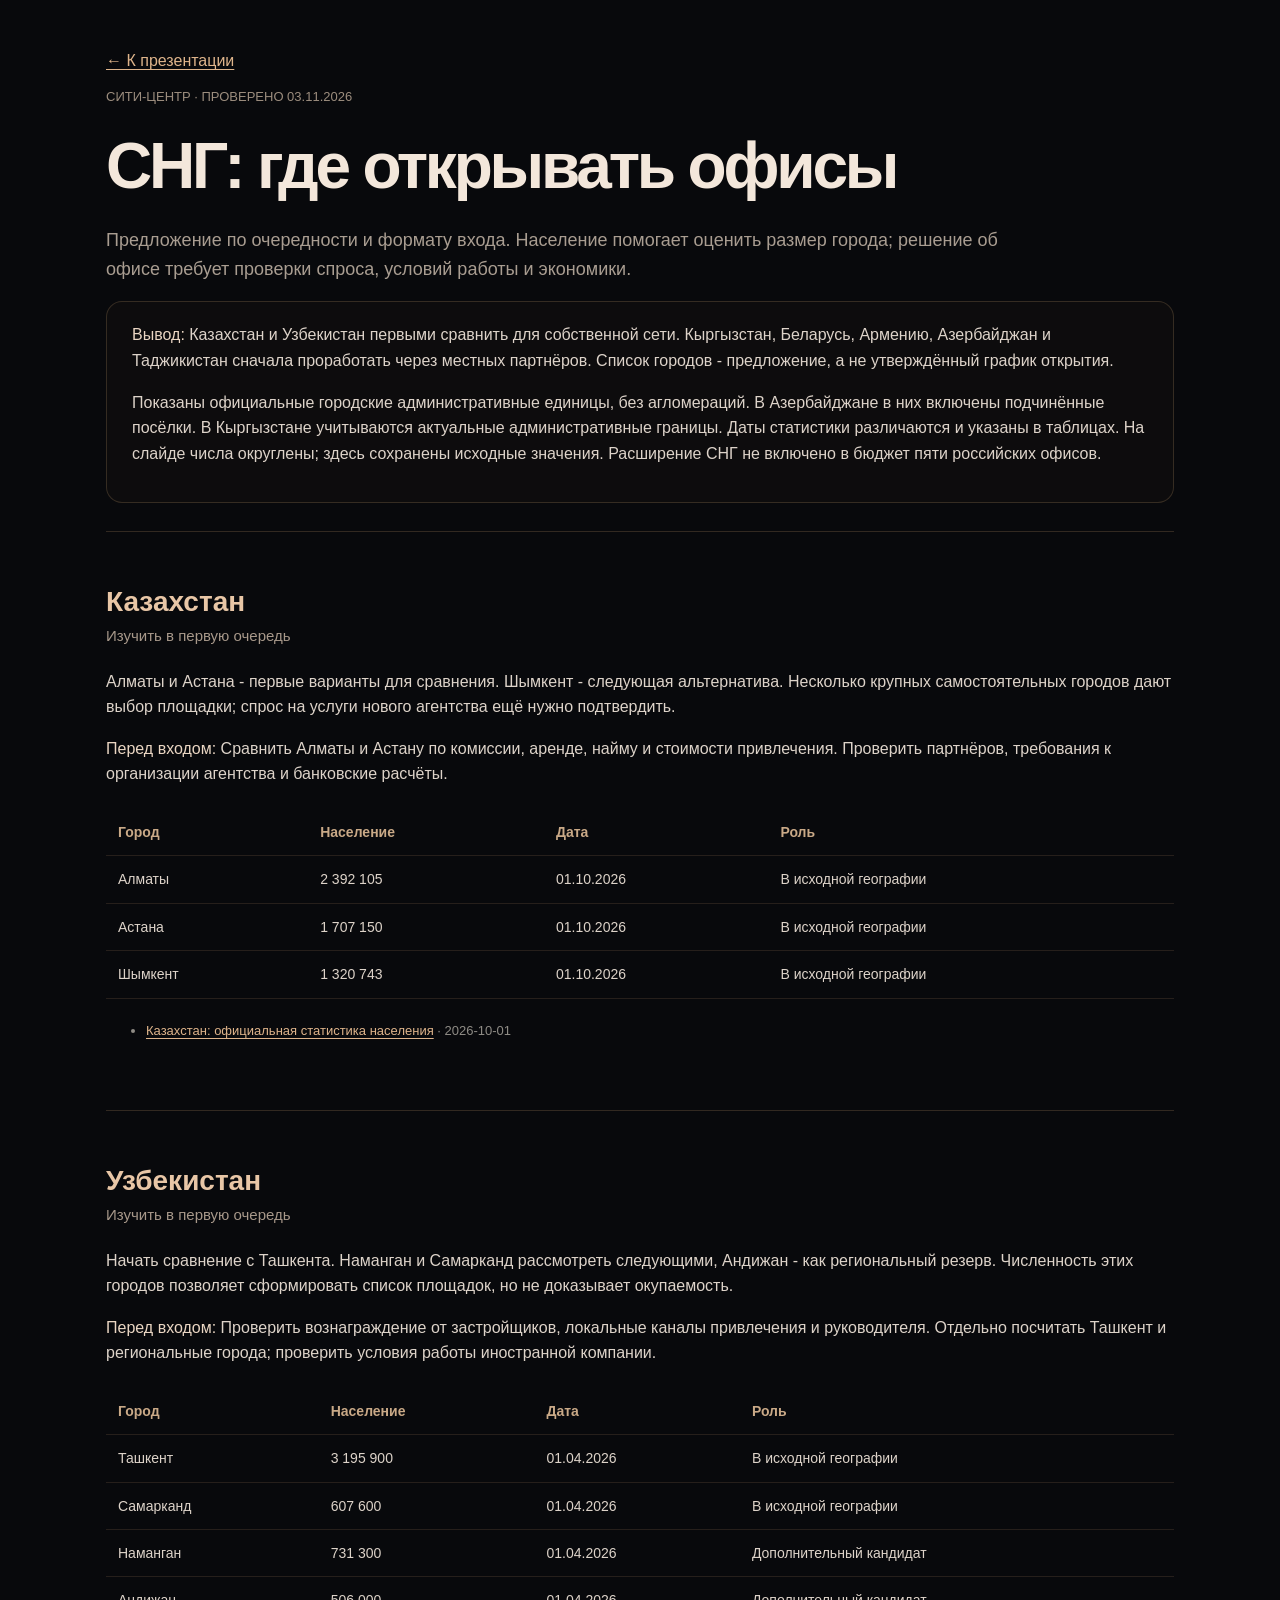
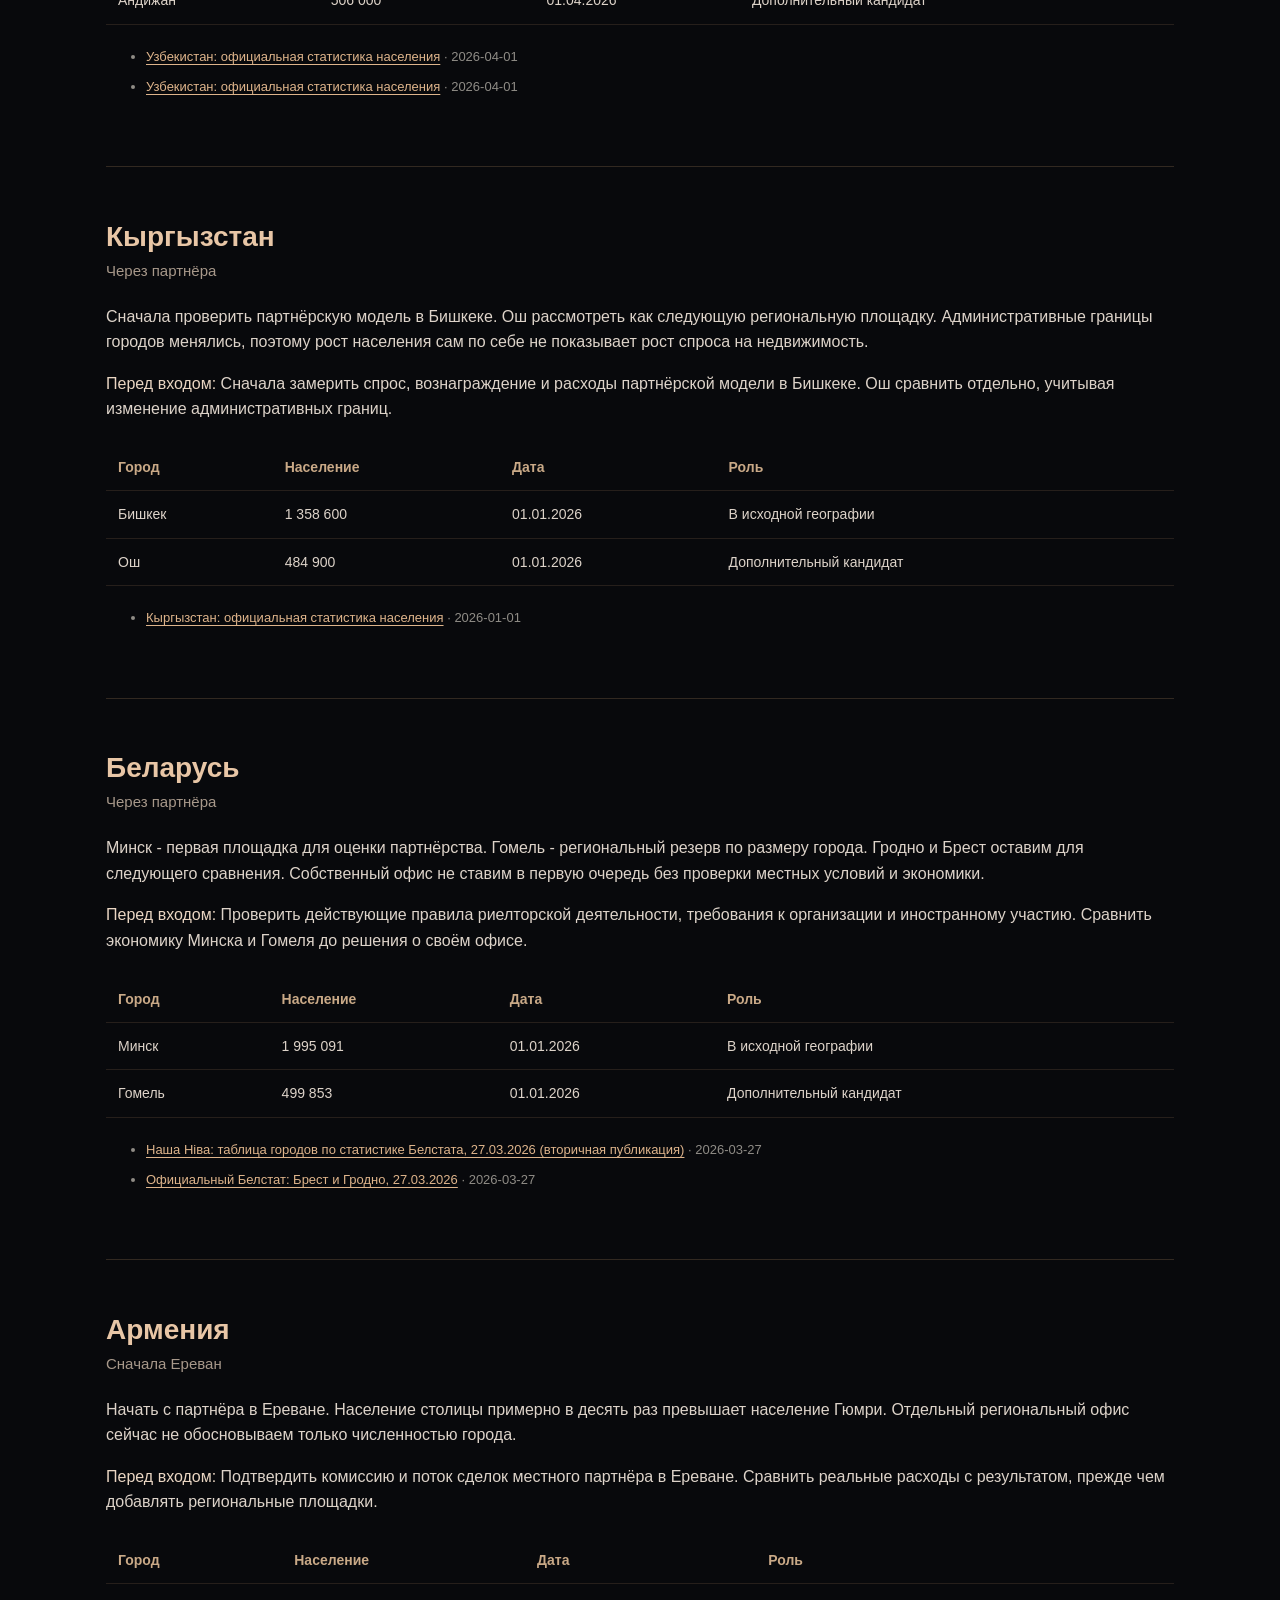
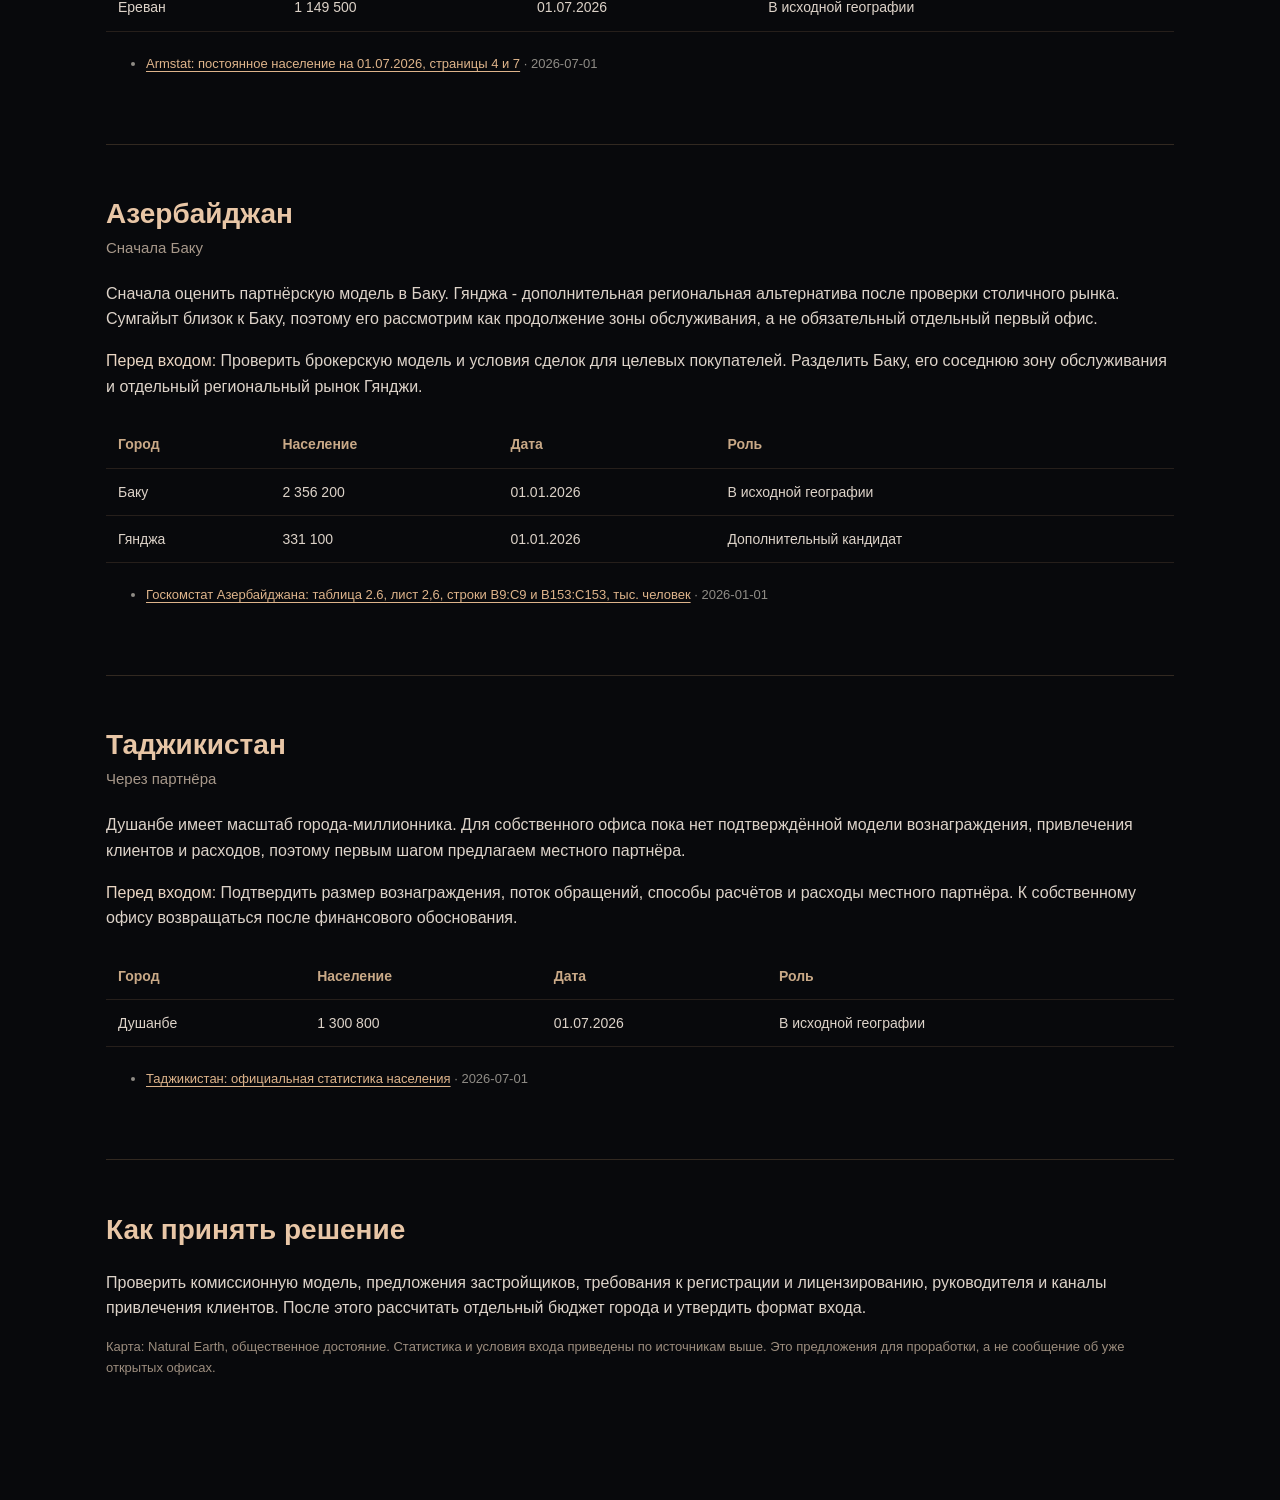
==== research/cis-markets.html @ 8d5842dd "Clarify launch slides and make presentation tables and market comparisons accessible" ====
<!doctype html><html lang="ru"><head><meta charset="utf-8"><meta name="viewport" content="width=device-width,initial-scale=1"><title>СНГ: анализ городов - Сити-Центр</title><style>*{box-sizing:border-box}body{margin:0;background:#08090c;color:#ddd3c9;font:16px/1.6 -apple-system,BlinkMacSystemFont,"Segoe UI",Arial,sans-serif}main{max-width:1120px;margin:auto;padding:48px 26px 80px}a{color:#deb48b;text-underline-offset:3px}h1{font-size:clamp(36px,5vw,64px);line-height:1.1;letter-spacing:-.05em;color:#f3e7db;margin:24px 0}h2{color:#e8c6a6;font-size:28px;line-height:1.25}h2 small{display:block;color:#a7988a;font-size:15px;font-weight:400;margin-top:8px}.intro{color:#a99d91;font-size:18px;max-width:920px}section{border-top:1px solid #b88e653d;padding:28px 0;margin-top:28px}table{border-collapse:collapse;width:100%;font-size:14px;min-width:560px}th,td{padding:12px;text-align:left;border-bottom:1px solid #b88e652b}th{color:#c9a987}.table-scroll{overflow:auto;margin:22px 0}.sources{font-size:13px;color:#8f8c86}.sources li{margin:9px 0}.stamp{color:#9c8d7e;font-size:13px}b{font-weight:500;color:#ead6c3}.method{border:1px solid #b88e653d;border-radius:16px;padding:20px 25px;background:#201a143b}</style></head><body><main><a href="../#cis">← К презентации</a><p class="stamp">СИТИ-ЦЕНТР · ПРОВЕРЕНО 03.11.2026</p><h1>СНГ: где открывать офисы</h1><p class="intro">Предложение по очередности и формату входа. Население помогает оценить размер города; решение об офисе требует проверки спроса, условий работы и экономики.</p><div class="method"><b>Вывод:</b> Казахстан и Узбекистан первыми сравнить для собственной сети. Кыргызстан, Беларусь, Армению, Азербайджан и Таджикистан сначала проработать через местных партнёров. Список городов - предложение, а не утверждённый график открытия.<p>Показаны официальные городские административные единицы, без агломераций. В Азербайджане в них включены подчинённые посёлки. В Кыргызстане учитываются актуальные административные границы. Даты статистики различаются и указаны в таблицах. На слайде числа округлены; здесь сохранены исходные значения. Расширение СНГ не включено в бюджет пяти российских офисов.</p></div><section id="kazakhstan"><h2>Казахстан <small>Изучить в первую очередь</small></h2><p>Алматы и Астана - первые варианты для сравнения. Шымкент - следующая альтернатива. Несколько крупных самостоятельных городов дают выбор площадки; спрос на услуги нового агентства ещё нужно подтвердить.</p><p><b>Перед входом:</b> Сравнить Алматы и Астану по комиссии, аренде, найму и стоимости привлечения. Проверить партнёров, требования к организации агентства и банковские расчёты.</p><div class="table-scroll"><table><thead><tr><th>Город</th><th>Население</th><th>Дата</th><th>Роль</th></tr></thead><tbody><tr><td>Алматы</td><td>2 392 105</td><td>01.10.2026</td><td>В исходной географии</td></tr><tr><td>Астана</td><td>1 707 150</td><td>01.10.2026</td><td>В исходной географии</td></tr><tr><td>Шымкент</td><td>1 320 743</td><td>01.10.2026</td><td>В исходной географии</td></tr></tbody></table></div><ul class="sources"><li><a href="https://stat.gov.kz/en/region/" target="_blank" rel="noopener">Казахстан: официальная статистика населения</a> · 2026-10-01</li></ul></section><section id="uzbekistan"><h2>Узбекистан <small>Изучить в первую очередь</small></h2><p>Начать сравнение с Ташкента. Наманган и Самарканд рассмотреть следующими, Андижан - как региональный резерв. Численность этих городов позволяет сформировать список площадок, но не доказывает окупаемость.</p><p><b>Перед входом:</b> Проверить вознаграждение от застройщиков, локальные каналы привлечения и руководителя. Отдельно посчитать Ташкент и региональные города; проверить условия работы иностранной компании.</p><div class="table-scroll"><table><thead><tr><th>Город</th><th>Население</th><th>Дата</th><th>Роль</th></tr></thead><tbody><tr><td>Ташкент</td><td>3 195 900</td><td>01.04.2026</td><td>В исходной географии</td></tr><tr><td>Самарканд</td><td>607 600</td><td>01.04.2026</td><td>В исходной географии</td></tr><tr><td>Наманган</td><td>731 300</td><td>01.04.2026</td><td>Дополнительный кандидат</td></tr><tr><td>Андижан</td><td>506 000</td><td>01.04.2026</td><td>Дополнительный кандидат</td></tr></tbody></table></div><ul class="sources"><li><a href="https://stat.uz/en/press-center/news-of-committee/68042-ajsi-udud-a-olisi-eng-k-p-5" target="_blank" rel="noopener">Узбекистан: официальная статистика населения</a> · 2026-04-01</li><li><a href="https://stat.uz/en/press-center/news-of-committee/68794-a-olisi-soni-eng-k-p-b-lgan-top-10-tuman-va-sha-arlar-5" target="_blank" rel="noopener">Узбекистан: официальная статистика населения</a> · 2026-04-01</li></ul></section><section id="kyrgyzstan"><h2>Кыргызстан <small>Через партнёра</small></h2><p>Сначала проверить партнёрскую модель в Бишкеке. Ош рассмотреть как следующую региональную площадку. Административные границы городов менялись, поэтому рост населения сам по себе не показывает рост спроса на недвижимость.</p><p><b>Перед входом:</b> Сначала замерить спрос, вознаграждение и расходы партнёрской модели в Бишкеке. Ош сравнить отдельно, учитывая изменение административных границ.</p><div class="table-scroll"><table><thead><tr><th>Город</th><th>Население</th><th>Дата</th><th>Роль</th></tr></thead><tbody><tr><td>Бишкек</td><td>1 358 600</td><td>01.01.2026</td><td>В исходной географии</td></tr><tr><td>Ош</td><td>484 900</td><td>01.01.2026</td><td>Дополнительный кандидат</td></tr></tbody></table></div><ul class="sources"><li><a href="https://www.stat.gov.kg/ru/opendata/category/39/" target="_blank" rel="noopener">Кыргызстан: официальная статистика населения</a> · 2026-01-01</li></ul></section><section id="belarus"><h2>Беларусь <small>Через партнёра</small></h2><p>Минск - первая площадка для оценки партнёрства. Гомель - региональный резерв по размеру города. Гродно и Брест оставим для следующего сравнения. Собственный офис не ставим в первую очередь без проверки местных условий и экономики.</p><p><b>Перед входом:</b> Проверить действующие правила риелторской деятельности, требования к организации и иностранному участию. Сравнить экономику Минска и Гомеля до решения о своём офисе.</p><div class="table-scroll"><table><thead><tr><th>Город</th><th>Население</th><th>Дата</th><th>Роль</th></tr></thead><tbody><tr><td>Минск</td><td>1 995 091</td><td>01.01.2026</td><td>В исходной географии</td></tr><tr><td>Гомель</td><td>499 853</td><td>01.01.2026</td><td>Дополнительный кандидат</td></tr></tbody></table></div><ul class="sources"><li><a href="https://nashaniva.com/ru/391394" target="_blank" rel="noopener">Наша Ніва: таблица городов по статистике Белстата, 27.03.2026 (вторичная публикация)</a> · 2026-03-27</li><li><a href="https://t.me/belstat_by/2850" target="_blank" rel="noopener">Официальный Белстат: Брест и Гродно, 27.03.2026</a> · 2026-03-27</li></ul></section><section id="armenia"><h2>Армения <small>Сначала Ереван</small></h2><p>Начать с партнёра в Ереване. Население столицы примерно в десять раз превышает население Гюмри. Отдельный региональный офис сейчас не обосновываем только численностью города.</p><p><b>Перед входом:</b> Подтвердить комиссию и поток сделок местного партнёра в Ереване. Сравнить реальные расходы с результатом, прежде чем добавлять региональные площадки.</p><div class="table-scroll"><table><thead><tr><th>Город</th><th>Население</th><th>Дата</th><th>Роль</th></tr></thead><tbody><tr><td>Ереван</td><td>1 149 500</td><td>01.07.2026</td><td>В исходной географии</td></tr></tbody></table></div><ul class="sources"><li><a href="https://www.armstat.am/file/article/population_01_07_26.pdf" target="_blank" rel="noopener">Armstat: постоянное население на 01.07.2026, страницы 4 и 7</a> · 2026-07-01</li></ul></section><section id="azerbaijan"><h2>Азербайджан <small>Сначала Баку</small></h2><p>Сначала оценить партнёрскую модель в Баку. Гянджа - дополнительная региональная альтернатива после проверки столичного рынка. Сумгайыт близок к Баку, поэтому его рассмотрим как продолжение зоны обслуживания, а не обязательный отдельный первый офис.</p><p><b>Перед входом:</b> Проверить брокерскую модель и условия сделок для целевых покупателей. Разделить Баку, его соседнюю зону обслуживания и отдельный региональный рынок Гянджи.</p><div class="table-scroll"><table><thead><tr><th>Город</th><th>Население</th><th>Дата</th><th>Роль</th></tr></thead><tbody><tr><td>Баку</td><td>2 356 200</td><td>01.01.2026</td><td>В исходной географии</td></tr><tr><td>Гянджа</td><td>331 100</td><td>01.01.2026</td><td>Дополнительный кандидат</td></tr></tbody></table></div><ul class="sources"><li><a href="https://www.stat.gov.az/source/demoqraphy/ap/en/2_6en.xls" target="_blank" rel="noopener">Госкомстат Азербайджана: таблица 2.6, лист 2,6, строки B9:C9 и B153:C153, тыс. человек</a> · 2026-01-01</li></ul></section><section id="tajikistan"><h2>Таджикистан <small>Через партнёра</small></h2><p>Душанбе имеет масштаб города-миллионника. Для собственного офиса пока нет подтверждённой модели вознаграждения, привлечения клиентов и расходов, поэтому первым шагом предлагаем местного партнёра.</p><p><b>Перед входом:</b> Подтвердить размер вознаграждения, поток обращений, способы расчётов и расходы местного партнёра. К собственному офису возвращаться после финансового обоснования.</p><div class="table-scroll"><table><thead><tr><th>Город</th><th>Население</th><th>Дата</th><th>Роль</th></tr></thead><tbody><tr><td>Душанбе</td><td>1 300 800</td><td>01.07.2026</td><td>В исходной географии</td></tr></tbody></table></div><ul class="sources"><li><a href="https://www.stat.tj/ru/rost-chislennosti-naseleniya-i-demograficheskie-izmeneniya-v-strane/" target="_blank" rel="noopener">Таджикистан: официальная статистика населения</a> · 2026-07-01</li></ul></section><section><h2>Как принять решение</h2><p>Проверить комиссионную модель, предложения застройщиков, требования к регистрации и лицензированию, руководителя и каналы привлечения клиентов. После этого рассчитать отдельный бюджет города и утвердить формат входа.</p><p class="stamp">Карта: Natural Earth, общественное достояние. Статистика и условия входа приведены по источникам выше. Это предложения для проработки, а не сообщение об уже открытых офисах.</p></section></main></body></html>
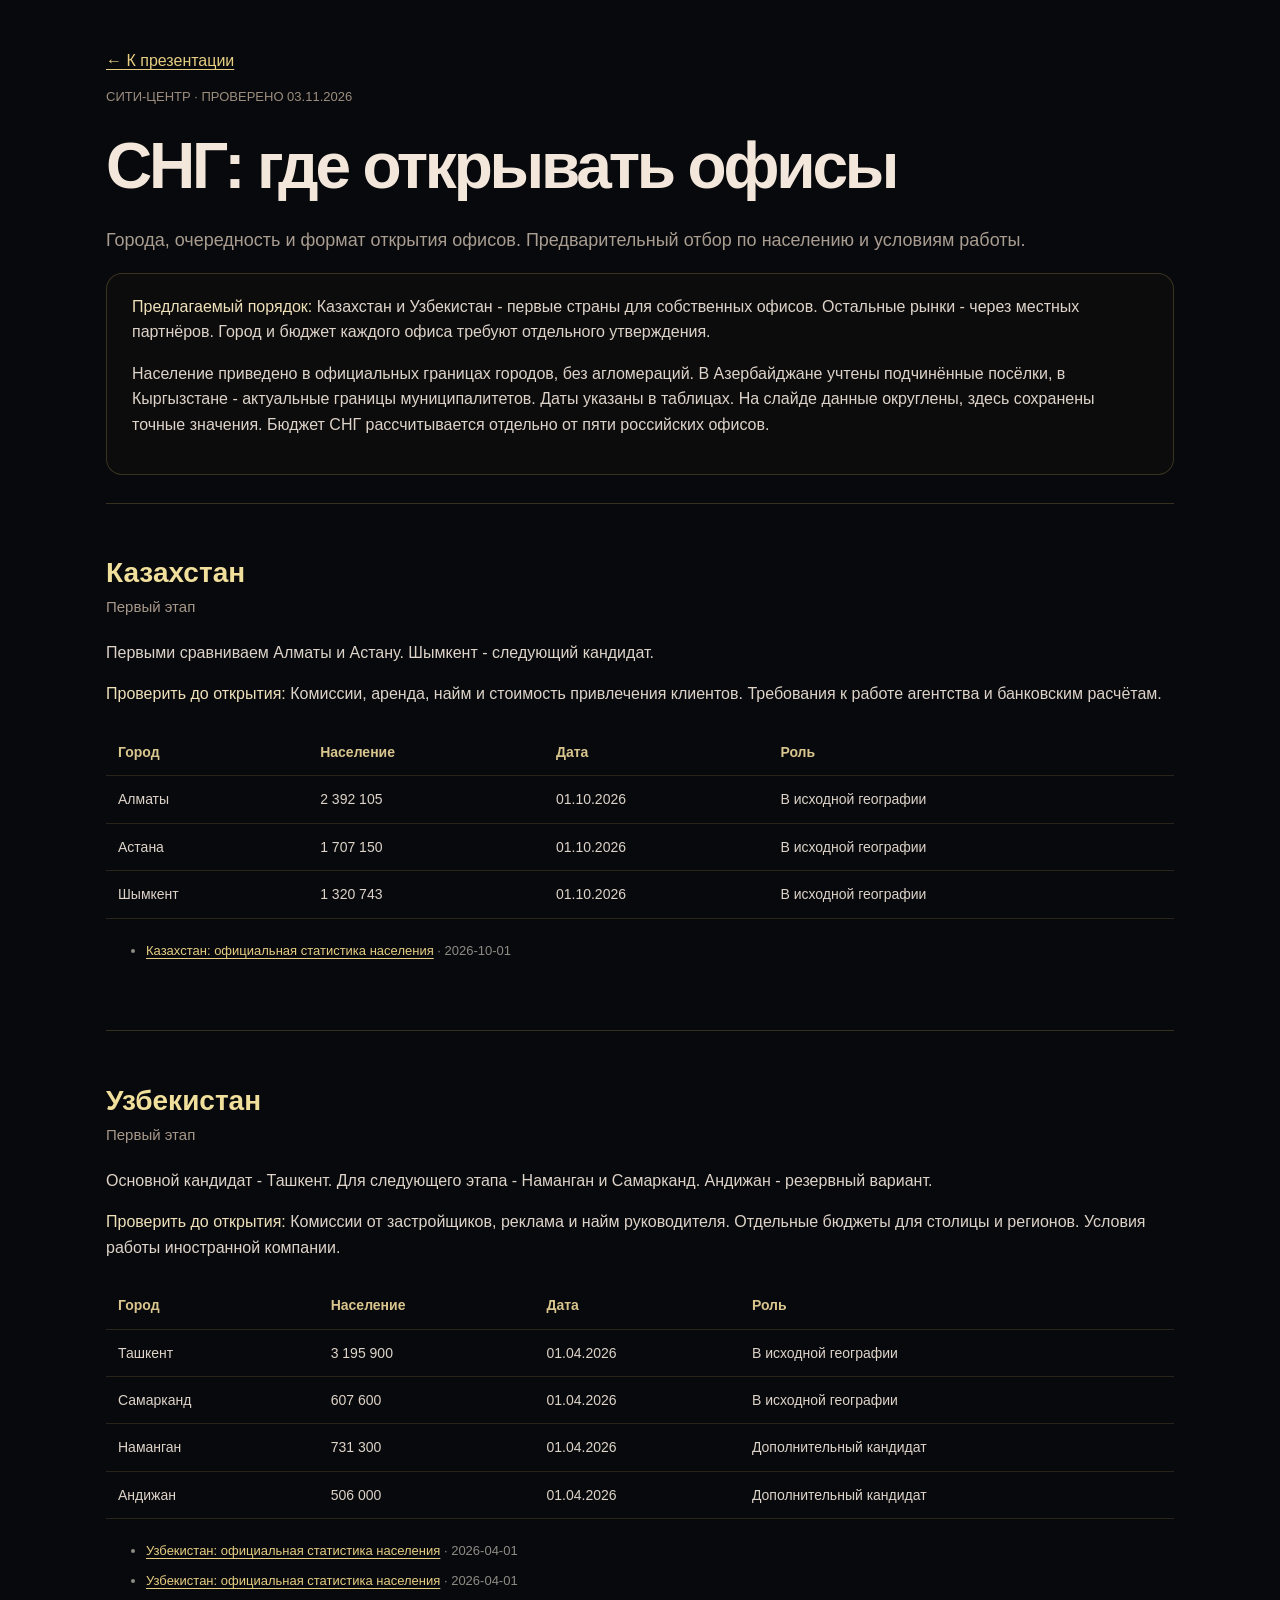
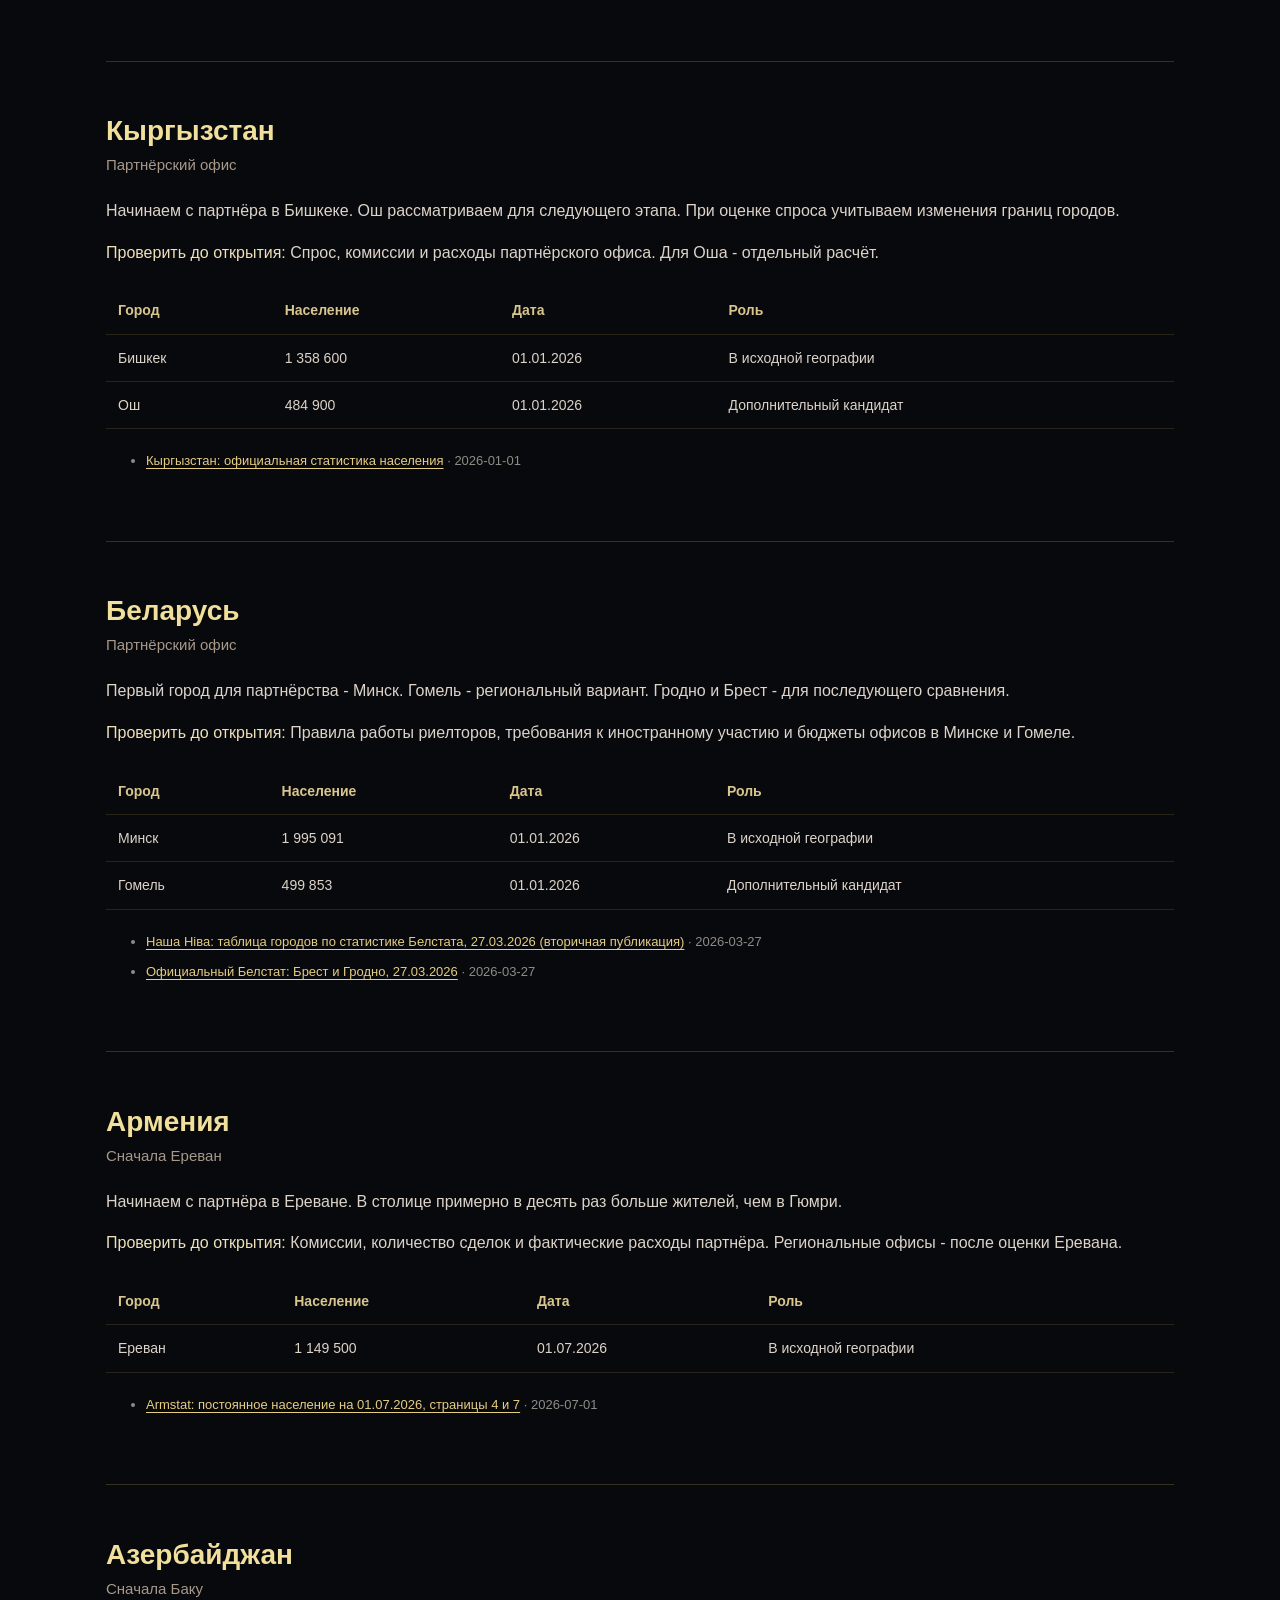
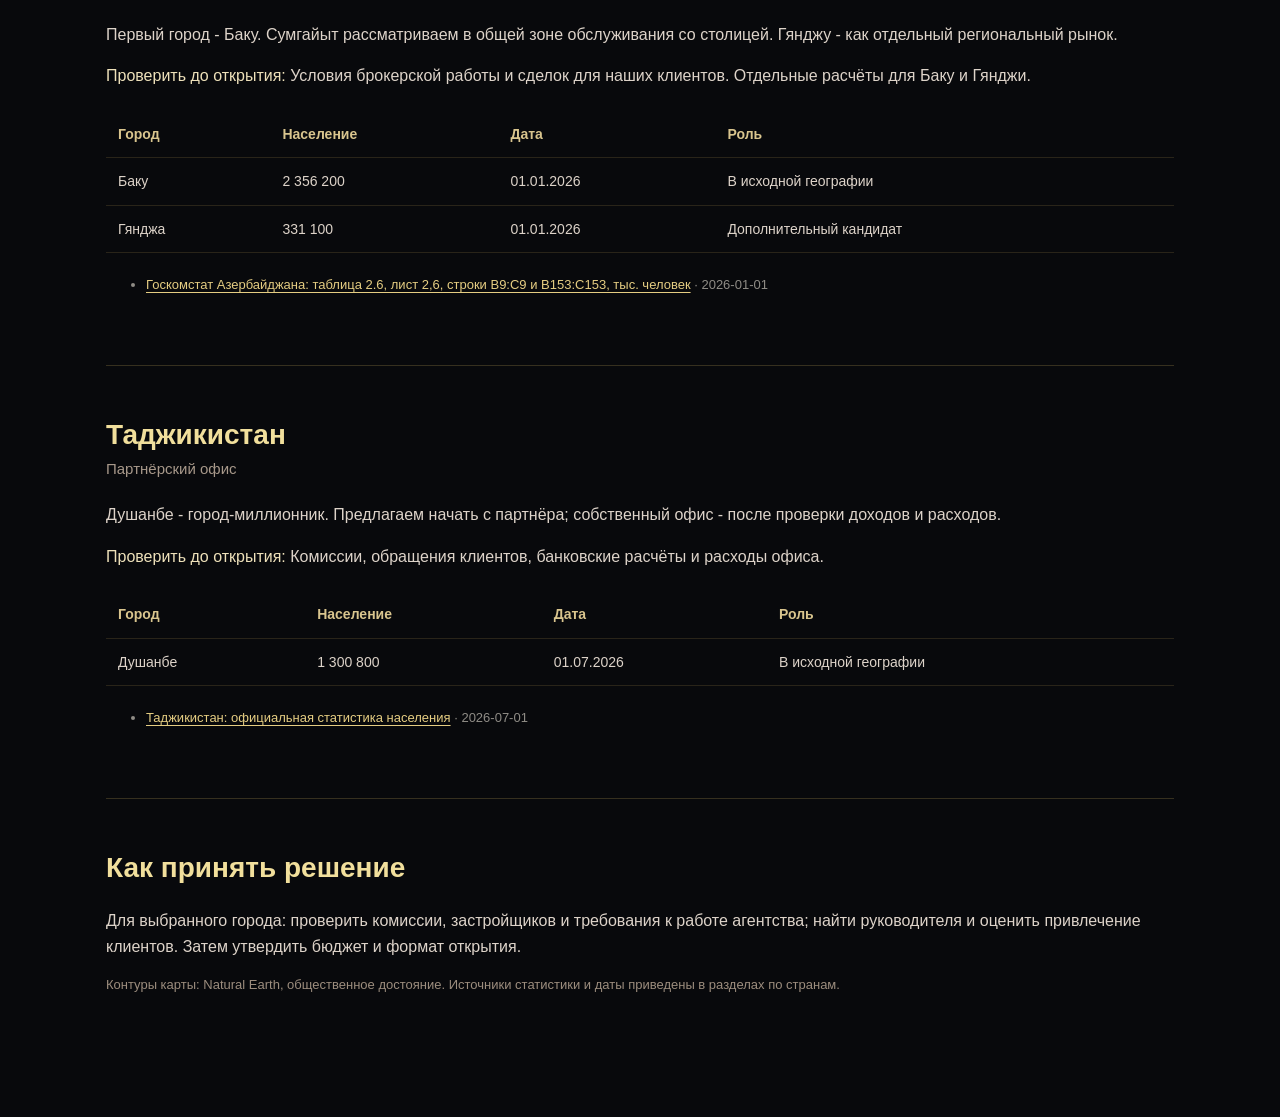
==== commit 0ddab02e: "Edit the complete keynote copy for a clear corporate presentation" ====
--- a/research/cis-markets.html
+++ b/research/cis-markets.html
@@ -1 +1,2 @@
-<!doctype html><html lang="ru"><head><meta charset="utf-8"><meta name="viewport" content="width=device-width,initial-scale=1"><title>СНГ: анализ городов - Сити-Центр</title><style>*{box-sizing:border-box}body{margin:0;background:#08090c;color:#ddd3c9;font:16px/1.6 -apple-system,BlinkMacSystemFont,"Segoe UI",Arial,sans-serif}main{max-width:1120px;margin:auto;padding:48px 26px 80px}a{color:#deb48b;text-underline-offset:3px}h1{font-size:clamp(36px,5vw,64px);line-height:1.1;letter-spacing:-.05em;color:#f3e7db;margin:24px 0}h2{color:#e8c6a6;font-size:28px;line-height:1.25}h2 small{display:block;color:#a7988a;font-size:15px;font-weight:400;margin-top:8px}.intro{color:#a99d91;font-size:18px;max-width:920px}section{border-top:1px solid #b88e653d;padding:28px 0;margin-top:28px}table{border-collapse:collapse;width:100%;font-size:14px;min-width:560px}th,td{padding:12px;text-align:left;border-bottom:1px solid #b88e652b}th{color:#c9a987}.table-scroll{overflow:auto;margin:22px 0}.sources{font-size:13px;color:#8f8c86}.sources li{margin:9px 0}.stamp{color:#9c8d7e;font-size:13px}b{font-weight:500;color:#ead6c3}.method{border:1px solid #b88e653d;border-radius:16px;padding:20px 25px;background:#201a143b}</style></head><body><main><a href="../#cis">← К презентации</a><p class="stamp">СИТИ-ЦЕНТР · ПРОВЕРЕНО 03.11.2026</p><h1>СНГ: где открывать офисы</h1><p class="intro">Предложение по очередности и формату входа. Население помогает оценить размер города; решение об офисе требует проверки спроса, условий работы и экономики.</p><div class="method"><b>Вывод:</b> Казахстан и Узбекистан первыми сравнить для собственной сети. Кыргызстан, Беларусь, Армению, Азербайджан и Таджикистан сначала проработать через местных партнёров. Список городов - предложение, а не утверждённый график открытия.<p>Показаны официальные городские административные единицы, без агломераций. В Азербайджане в них включены подчинённые посёлки. В Кыргызстане учитываются актуальные административные границы. Даты статистики различаются и указаны в таблицах. На слайде числа округлены; здесь сохранены исходные значения. Расширение СНГ не включено в бюджет пяти российских офисов.</p></div><section id="kazakhstan"><h2>Казахстан <small>Изучить в первую очередь</small></h2><p>Алматы и Астана - первые варианты для сравнения. Шымкент - следующая альтернатива. Несколько крупных самостоятельных городов дают выбор площадки; спрос на услуги нового агентства ещё нужно подтвердить.</p><p><b>Перед входом:</b> Сравнить Алматы и Астану по комиссии, аренде, найму и стоимости привлечения. Проверить партнёров, требования к организации агентства и банковские расчёты.</p><div class="table-scroll"><table><thead><tr><th>Город</th><th>Население</th><th>Дата</th><th>Роль</th></tr></thead><tbody><tr><td>Алматы</td><td>2 392 105</td><td>01.10.2026</td><td>В исходной географии</td></tr><tr><td>Астана</td><td>1 707 150</td><td>01.10.2026</td><td>В исходной географии</td></tr><tr><td>Шымкент</td><td>1 320 743</td><td>01.10.2026</td><td>В исходной географии</td></tr></tbody></table></div><ul class="sources"><li><a href="https://stat.gov.kz/en/region/" target="_blank" rel="noopener">Казахстан: официальная статистика населения</a> · 2026-10-01</li></ul></section><section id="uzbekistan"><h2>Узбекистан <small>Изучить в первую очередь</small></h2><p>Начать сравнение с Ташкента. Наманган и Самарканд рассмотреть следующими, Андижан - как региональный резерв. Численность этих городов позволяет сформировать список площадок, но не доказывает окупаемость.</p><p><b>Перед входом:</b> Проверить вознаграждение от застройщиков, локальные каналы привлечения и руководителя. Отдельно посчитать Ташкент и региональные города; проверить условия работы иностранной компании.</p><div class="table-scroll"><table><thead><tr><th>Город</th><th>Население</th><th>Дата</th><th>Роль</th></tr></thead><tbody><tr><td>Ташкент</td><td>3 195 900</td><td>01.04.2026</td><td>В исходной географии</td></tr><tr><td>Самарканд</td><td>607 600</td><td>01.04.2026</td><td>В исходной географии</td></tr><tr><td>Наманган</td><td>731 300</td><td>01.04.2026</td><td>Дополнительный кандидат</td></tr><tr><td>Андижан</td><td>506 000</td><td>01.04.2026</td><td>Дополнительный кандидат</td></tr></tbody></table></div><ul class="sources"><li><a href="https://stat.uz/en/press-center/news-of-committee/68042-ajsi-udud-a-olisi-eng-k-p-5" target="_blank" rel="noopener">Узбекистан: официальная статистика населения</a> · 2026-04-01</li><li><a href="https://stat.uz/en/press-center/news-of-committee/68794-a-olisi-soni-eng-k-p-b-lgan-top-10-tuman-va-sha-arlar-5" target="_blank" rel="noopener">Узбекистан: официальная статистика населения</a> · 2026-04-01</li></ul></section><section id="kyrgyzstan"><h2>Кыргызстан <small>Через партнёра</small></h2><p>Сначала проверить партнёрскую модель в Бишкеке. Ош рассмотреть как следующую региональную площадку. Административные границы городов менялись, поэтому рост населения сам по себе не показывает рост спроса на недвижимость.</p><p><b>Перед входом:</b> Сначала замерить спрос, вознаграждение и расходы партнёрской модели в Бишкеке. Ош сравнить отдельно, учитывая изменение административных границ.</p><div class="table-scroll"><table><thead><tr><th>Город</th><th>Население</th><th>Дата</th><th>Роль</th></tr></thead><tbody><tr><td>Бишкек</td><td>1 358 600</td><td>01.01.2026</td><td>В исходной географии</td></tr><tr><td>Ош</td><td>484 900</td><td>01.01.2026</td><td>Дополнительный кандидат</td></tr></tbody></table></div><ul class="sources"><li><a href="https://www.stat.gov.kg/ru/opendata/category/39/" target="_blank" rel="noopener">Кыргызстан: официальная статистика населения</a> · 2026-01-01</li></ul></section><section id="belarus"><h2>Беларусь <small>Через партнёра</small></h2><p>Минск - первая площадка для оценки партнёрства. Гомель - региональный резерв по размеру города. Гродно и Брест оставим для следующего сравнения. Собственный офис не ставим в первую очередь без проверки местных условий и экономики.</p><p><b>Перед входом:</b> Проверить действующие правила риелторской деятельности, требования к организации и иностранному участию. Сравнить экономику Минска и Гомеля до решения о своём офисе.</p><div class="table-scroll"><table><thead><tr><th>Город</th><th>Население</th><th>Дата</th><th>Роль</th></tr></thead><tbody><tr><td>Минск</td><td>1 995 091</td><td>01.01.2026</td><td>В исходной географии</td></tr><tr><td>Гомель</td><td>499 853</td><td>01.01.2026</td><td>Дополнительный кандидат</td></tr></tbody></table></div><ul class="sources"><li><a href="https://nashaniva.com/ru/391394" target="_blank" rel="noopener">Наша Ніва: таблица городов по статистике Белстата, 27.03.2026 (вторичная публикация)</a> · 2026-03-27</li><li><a href="https://t.me/belstat_by/2850" target="_blank" rel="noopener">Официальный Белстат: Брест и Гродно, 27.03.2026</a> · 2026-03-27</li></ul></section><section id="armenia"><h2>Армения <small>Сначала Ереван</small></h2><p>Начать с партнёра в Ереване. Население столицы примерно в десять раз превышает население Гюмри. Отдельный региональный офис сейчас не обосновываем только численностью города.</p><p><b>Перед входом:</b> Подтвердить комиссию и поток сделок местного партнёра в Ереване. Сравнить реальные расходы с результатом, прежде чем добавлять региональные площадки.</p><div class="table-scroll"><table><thead><tr><th>Город</th><th>Население</th><th>Дата</th><th>Роль</th></tr></thead><tbody><tr><td>Ереван</td><td>1 149 500</td><td>01.07.2026</td><td>В исходной географии</td></tr></tbody></table></div><ul class="sources"><li><a href="https://www.armstat.am/file/article/population_01_07_26.pdf" target="_blank" rel="noopener">Armstat: постоянное население на 01.07.2026, страницы 4 и 7</a> · 2026-07-01</li></ul></section><section id="azerbaijan"><h2>Азербайджан <small>Сначала Баку</small></h2><p>Сначала оценить партнёрскую модель в Баку. Гянджа - дополнительная региональная альтернатива после проверки столичного рынка. Сумгайыт близок к Баку, поэтому его рассмотрим как продолжение зоны обслуживания, а не обязательный отдельный первый офис.</p><p><b>Перед входом:</b> Проверить брокерскую модель и условия сделок для целевых покупателей. Разделить Баку, его соседнюю зону обслуживания и отдельный региональный рынок Гянджи.</p><div class="table-scroll"><table><thead><tr><th>Город</th><th>Население</th><th>Дата</th><th>Роль</th></tr></thead><tbody><tr><td>Баку</td><td>2 356 200</td><td>01.01.2026</td><td>В исходной географии</td></tr><tr><td>Гянджа</td><td>331 100</td><td>01.01.2026</td><td>Дополнительный кандидат</td></tr></tbody></table></div><ul class="sources"><li><a href="https://www.stat.gov.az/source/demoqraphy/ap/en/2_6en.xls" target="_blank" rel="noopener">Госкомстат Азербайджана: таблица 2.6, лист 2,6, строки B9:C9 и B153:C153, тыс. человек</a> · 2026-01-01</li></ul></section><section id="tajikistan"><h2>Таджикистан <small>Через партнёра</small></h2><p>Душанбе имеет масштаб города-миллионника. Для собственного офиса пока нет подтверждённой модели вознаграждения, привлечения клиентов и расходов, поэтому первым шагом предлагаем местного партнёра.</p><p><b>Перед входом:</b> Подтвердить размер вознаграждения, поток обращений, способы расчётов и расходы местного партнёра. К собственному офису возвращаться после финансового обоснования.</p><div class="table-scroll"><table><thead><tr><th>Город</th><th>Население</th><th>Дата</th><th>Роль</th></tr></thead><tbody><tr><td>Душанбе</td><td>1 300 800</td><td>01.07.2026</td><td>В исходной географии</td></tr></tbody></table></div><ul class="sources"><li><a href="https://www.stat.tj/ru/rost-chislennosti-naseleniya-i-demograficheskie-izmeneniya-v-strane/" target="_blank" rel="noopener">Таджикистан: официальная статистика населения</a> · 2026-07-01</li></ul></section><section><h2>Как принять решение</h2><p>Проверить комиссионную модель, предложения застройщиков, требования к регистрации и лицензированию, руководителя и каналы привлечения клиентов. После этого рассчитать отдельный бюджет города и утвердить формат входа.</p><p class="stamp">Карта: Natural Earth, общественное достояние. Статистика и условия входа приведены по источникам выше. Это предложения для проработки, а не сообщение об уже открытых офисах.</p></section></main></body></html>+<!doctype html>
+<html lang="ru"><head><meta charset="utf-8"><meta name="viewport" content="width=device-width,initial-scale=1"><title>СНГ: анализ городов - Сити-Центр</title><style>*{box-sizing:border-box}body{margin:0;background:#08090c;color:#ddd3c9;font:16px/1.6 -apple-system,BlinkMacSystemFont,"Segoe UI",Arial,sans-serif}main{max-width:1120px;margin:auto;padding:48px 26px 80px}a{color:#e5cd82;text-underline-offset:3px}h1{font-size:clamp(36px,5vw,64px);line-height:1.1;letter-spacing:-.05em;color:#f3e7db;margin:24px 0}h2{color:#f1df9c;font-size:28px;line-height:1.25}h2 small{display:block;color:#a7988a;font-size:15px;font-weight:400;margin-top:8px}.intro{color:#a99d91;font-size:18px;max-width:920px}section{border-top:1px solid #c7ad5d3d;padding:28px 0;margin-top:28px}table{border-collapse:collapse;width:100%;font-size:14px;min-width:560px}th,td{padding:12px;text-align:left;border-bottom:1px solid #c7ad5d2b}th{color:#d9c58e}.table-scroll{overflow:auto;margin:22px 0}.sources{font-size:13px;color:#8f8c86}.sources li{margin:9px 0}.stamp{color:#9c8d7e;font-size:13px}b{font-weight:500;color:#eee1ba}.method{border:1px solid #c7ad5d3d;border-radius:16px;padding:20px 25px;background:#201d143b}</style></head><body><main><a href="../#cis">← К презентации</a><p class="stamp">СИТИ-ЦЕНТР · ПРОВЕРЕНО 03.11.2026</p><h1>СНГ: где открывать офисы</h1><p class="intro">Города, очередность и формат открытия офисов. Предварительный отбор по населению и условиям работы.</p><div class="method"><b>Предлагаемый порядок:</b> Казахстан и Узбекистан - первые страны для собственных офисов. Остальные рынки - через местных партнёров. Город и бюджет каждого офиса требуют отдельного утверждения.<p>Население приведено в официальных границах городов, без агломераций. В Азербайджане учтены подчинённые посёлки, в Кыргызстане - актуальные границы муниципалитетов. Даты указаны в таблицах. На слайде данные округлены, здесь сохранены точные значения. Бюджет СНГ рассчитывается отдельно от пяти российских офисов.</p></div><section id="kazakhstan"><h2>Казахстан <small>Первый этап</small></h2><p>Первыми сравниваем Алматы и Астану. Шымкент - следующий кандидат.</p><p><b>Проверить до открытия: </b>Комиссии, аренда, найм и стоимость привлечения клиентов. Требования к работе агентства и банковским расчётам.</p><div class="table-scroll"><table><thead><tr><th>Город</th><th>Население</th><th>Дата</th><th>Роль</th></tr></thead><tbody><tr><td>Алматы</td><td>2 392 105</td><td>01.10.2026</td><td>В исходной географии</td></tr><tr><td>Астана</td><td>1 707 150</td><td>01.10.2026</td><td>В исходной географии</td></tr><tr><td>Шымкент</td><td>1 320 743</td><td>01.10.2026</td><td>В исходной географии</td></tr></tbody></table></div><ul class="sources"><li><a href="https://stat.gov.kz/en/region/" target="_blank" rel="noopener">Казахстан: официальная статистика населения</a> · 2026-10-01</li></ul></section><section id="uzbekistan"><h2>Узбекистан <small>Первый этап</small></h2><p>Основной кандидат - Ташкент. Для следующего этапа - Наманган и Самарканд. Андижан - резервный вариант.</p><p><b>Проверить до открытия: </b>Комиссии от застройщиков, реклама и найм руководителя. Отдельные бюджеты для столицы и регионов. Условия работы иностранной компании.</p><div class="table-scroll"><table><thead><tr><th>Город</th><th>Население</th><th>Дата</th><th>Роль</th></tr></thead><tbody><tr><td>Ташкент</td><td>3 195 900</td><td>01.04.2026</td><td>В исходной географии</td></tr><tr><td>Самарканд</td><td>607 600</td><td>01.04.2026</td><td>В исходной географии</td></tr><tr><td>Наманган</td><td>731 300</td><td>01.04.2026</td><td>Дополнительный кандидат</td></tr><tr><td>Андижан</td><td>506 000</td><td>01.04.2026</td><td>Дополнительный кандидат</td></tr></tbody></table></div><ul class="sources"><li><a href="https://stat.uz/en/press-center/news-of-committee/68042-ajsi-udud-a-olisi-eng-k-p-5" target="_blank" rel="noopener">Узбекистан: официальная статистика населения</a> · 2026-04-01</li><li><a href="https://stat.uz/en/press-center/news-of-committee/68794-a-olisi-soni-eng-k-p-b-lgan-top-10-tuman-va-sha-arlar-5" target="_blank" rel="noopener">Узбекистан: официальная статистика населения</a> · 2026-04-01</li></ul></section><section id="kyrgyzstan"><h2>Кыргызстан <small>Партнёрский офис</small></h2><p>Начинаем с партнёра в Бишкеке. Ош рассматриваем для следующего этапа. При оценке спроса учитываем изменения границ городов.</p><p><b>Проверить до открытия: </b>Спрос, комиссии и расходы партнёрского офиса. Для Оша - отдельный расчёт.</p><div class="table-scroll"><table><thead><tr><th>Город</th><th>Население</th><th>Дата</th><th>Роль</th></tr></thead><tbody><tr><td>Бишкек</td><td>1 358 600</td><td>01.01.2026</td><td>В исходной географии</td></tr><tr><td>Ош</td><td>484 900</td><td>01.01.2026</td><td>Дополнительный кандидат</td></tr></tbody></table></div><ul class="sources"><li><a href="https://www.stat.gov.kg/ru/opendata/category/39/" target="_blank" rel="noopener">Кыргызстан: официальная статистика населения</a> · 2026-01-01</li></ul></section><section id="belarus"><h2>Беларусь <small>Партнёрский офис</small></h2><p>Первый город для партнёрства - Минск. Гомель - региональный вариант. Гродно и Брест - для последующего сравнения.</p><p><b>Проверить до открытия: </b>Правила работы риелторов, требования к иностранному участию и бюджеты офисов в Минске и Гомеле.</p><div class="table-scroll"><table><thead><tr><th>Город</th><th>Население</th><th>Дата</th><th>Роль</th></tr></thead><tbody><tr><td>Минск</td><td>1 995 091</td><td>01.01.2026</td><td>В исходной географии</td></tr><tr><td>Гомель</td><td>499 853</td><td>01.01.2026</td><td>Дополнительный кандидат</td></tr></tbody></table></div><ul class="sources"><li><a href="https://nashaniva.com/ru/391394" target="_blank" rel="noopener">Наша Ніва: таблица городов по статистике Белстата, 27.03.2026 (вторичная публикация)</a> · 2026-03-27</li><li><a href="https://t.me/belstat_by/2850" target="_blank" rel="noopener">Официальный Белстат: Брест и Гродно, 27.03.2026</a> · 2026-03-27</li></ul></section><section id="armenia"><h2>Армения <small>Сначала Ереван</small></h2><p>Начинаем с партнёра в Ереване. В столице примерно в десять раз больше жителей, чем в Гюмри.</p><p><b>Проверить до открытия: </b>Комиссии, количество сделок и фактические расходы партнёра. Региональные офисы - после оценки Еревана.</p><div class="table-scroll"><table><thead><tr><th>Город</th><th>Население</th><th>Дата</th><th>Роль</th></tr></thead><tbody><tr><td>Ереван</td><td>1 149 500</td><td>01.07.2026</td><td>В исходной географии</td></tr></tbody></table></div><ul class="sources"><li><a href="https://www.armstat.am/file/article/population_01_07_26.pdf" target="_blank" rel="noopener">Armstat: постоянное население на 01.07.2026, страницы 4 и 7</a> · 2026-07-01</li></ul></section><section id="azerbaijan"><h2>Азербайджан <small>Сначала Баку</small></h2><p>Первый город - Баку. Сумгайыт рассматриваем в общей зоне обслуживания со столицей. Гянджу - как отдельный региональный рынок.</p><p><b>Проверить до открытия: </b>Условия брокерской работы и сделок для наших клиентов. Отдельные расчёты для Баку и Гянджи.</p><div class="table-scroll"><table><thead><tr><th>Город</th><th>Население</th><th>Дата</th><th>Роль</th></tr></thead><tbody><tr><td>Баку</td><td>2 356 200</td><td>01.01.2026</td><td>В исходной географии</td></tr><tr><td>Гянджа</td><td>331 100</td><td>01.01.2026</td><td>Дополнительный кандидат</td></tr></tbody></table></div><ul class="sources"><li><a href="https://www.stat.gov.az/source/demoqraphy/ap/en/2_6en.xls" target="_blank" rel="noopener">Госкомстат Азербайджана: таблица 2.6, лист 2,6, строки B9:C9 и B153:C153, тыс. человек</a> · 2026-01-01</li></ul></section><section id="tajikistan"><h2>Таджикистан <small>Партнёрский офис</small></h2><p>Душанбе - город-миллионник. Предлагаем начать с партнёра; собственный офис - после проверки доходов и расходов.</p><p><b>Проверить до открытия: </b>Комиссии, обращения клиентов, банковские расчёты и расходы офиса.</p><div class="table-scroll"><table><thead><tr><th>Город</th><th>Население</th><th>Дата</th><th>Роль</th></tr></thead><tbody><tr><td>Душанбе</td><td>1 300 800</td><td>01.07.2026</td><td>В исходной географии</td></tr></tbody></table></div><ul class="sources"><li><a href="https://www.stat.tj/ru/rost-chislennosti-naseleniya-i-demograficheskie-izmeneniya-v-strane/" target="_blank" rel="noopener">Таджикистан: официальная статистика населения</a> · 2026-07-01</li></ul></section><section><h2>Как принять решение</h2><p>Для выбранного города: проверить комиссии, застройщиков и требования к работе агентства; найти руководителя и оценить привлечение клиентов. Затем утвердить бюджет и формат открытия.</p><p class="stamp">Контуры карты: Natural Earth, общественное достояние. Источники статистики и даты приведены в разделах по странам.</p></section></main></body></html>
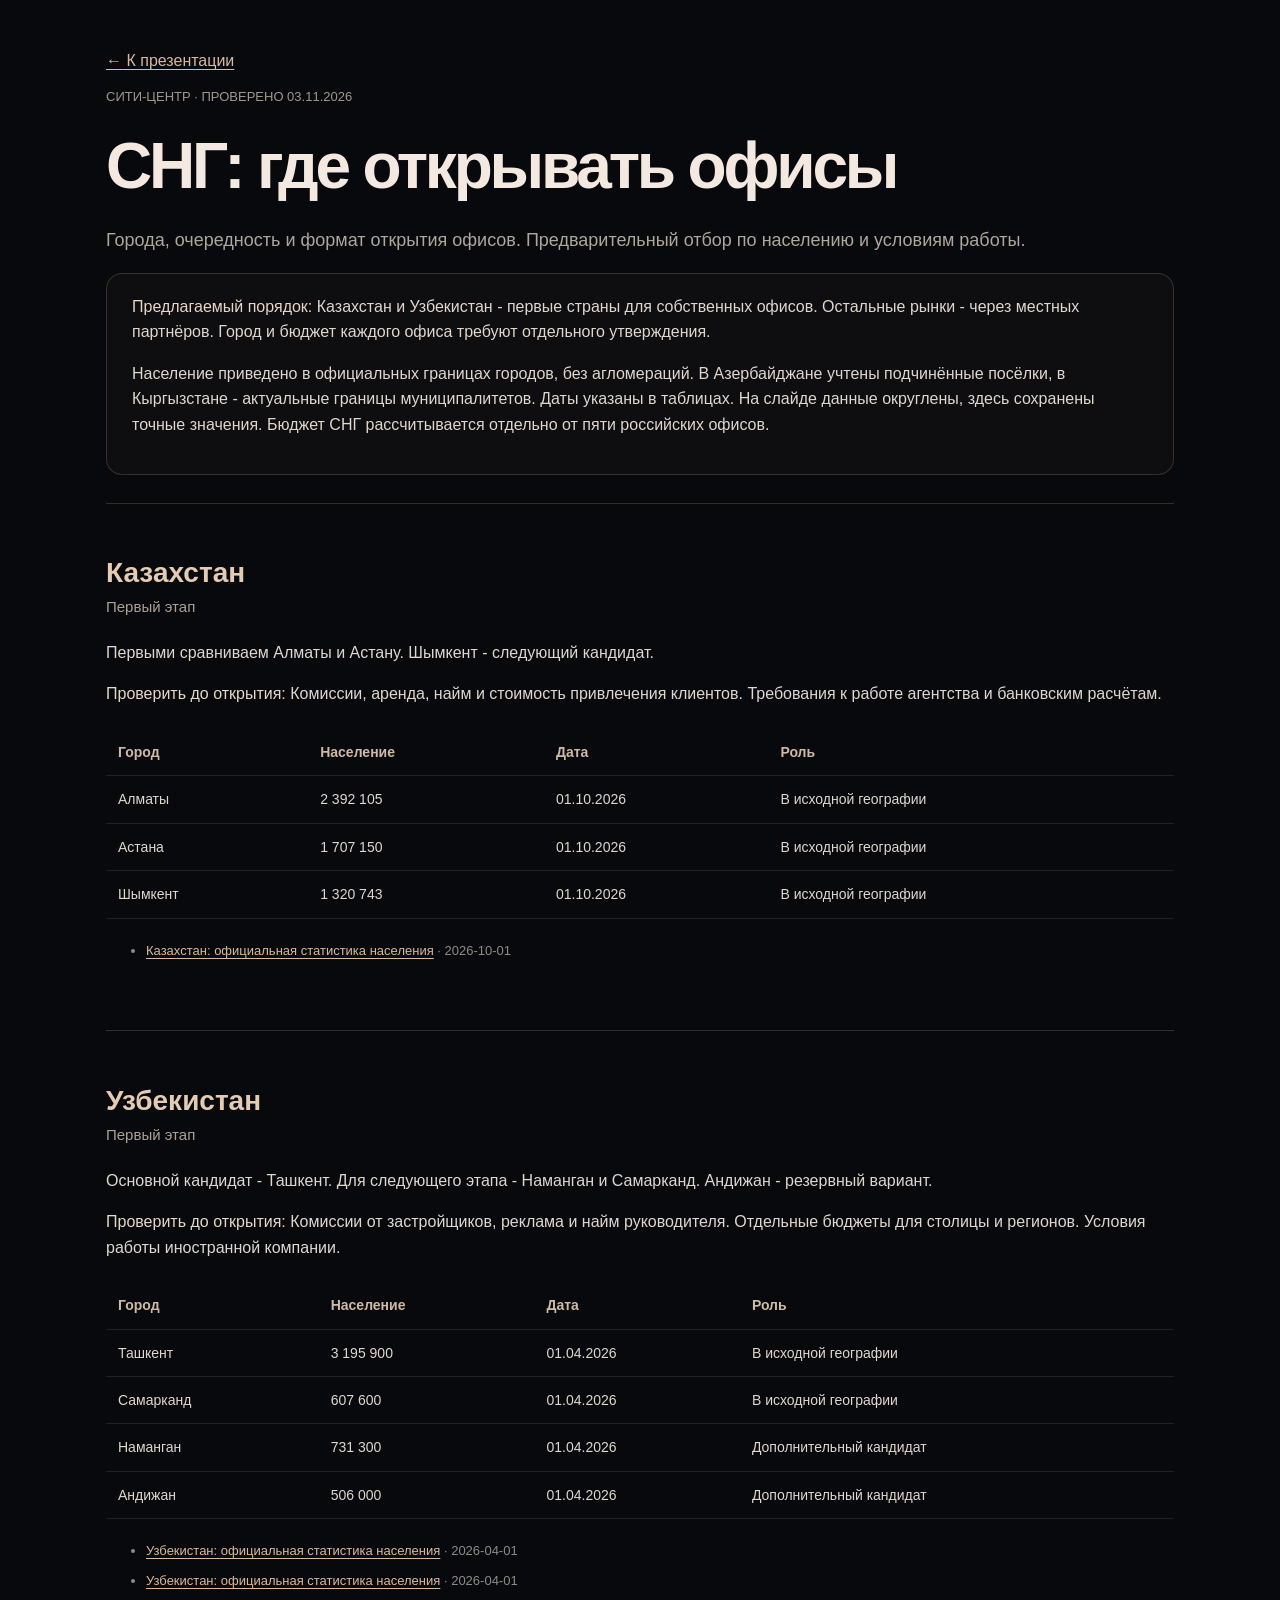
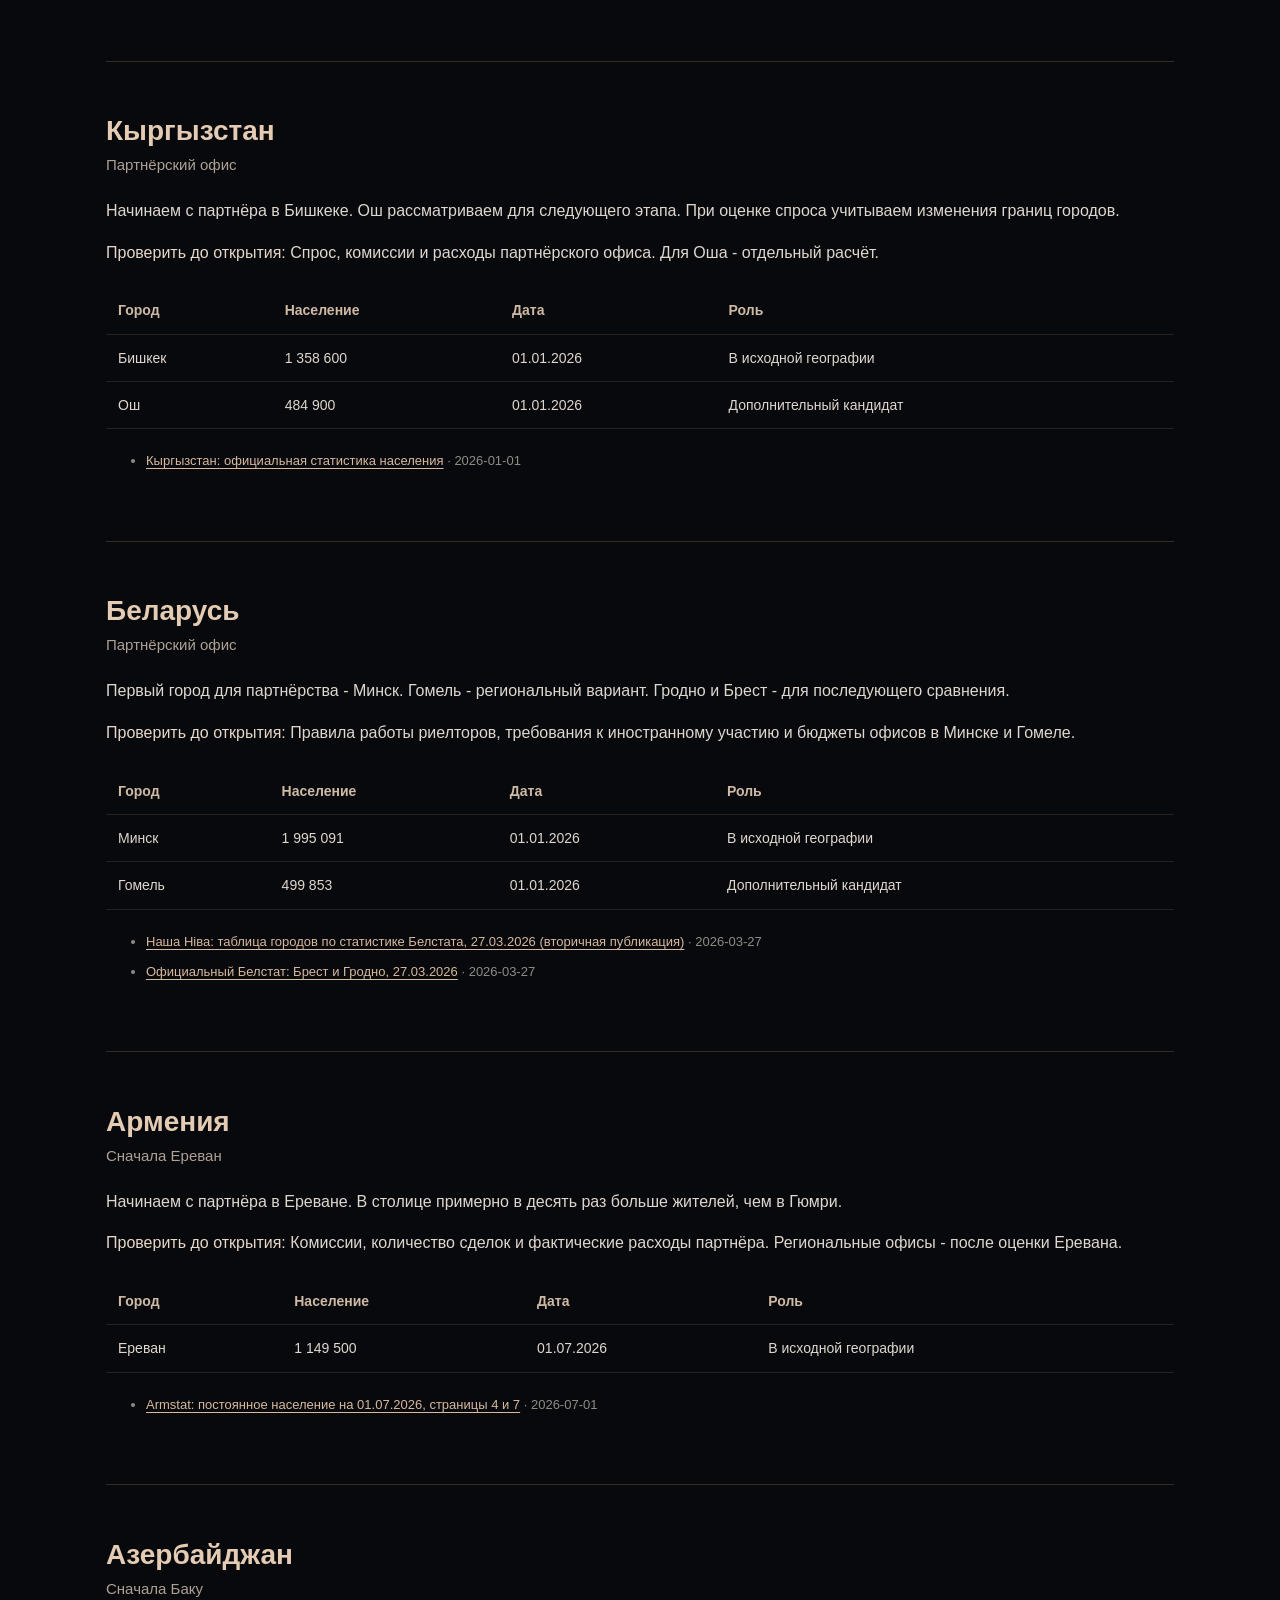
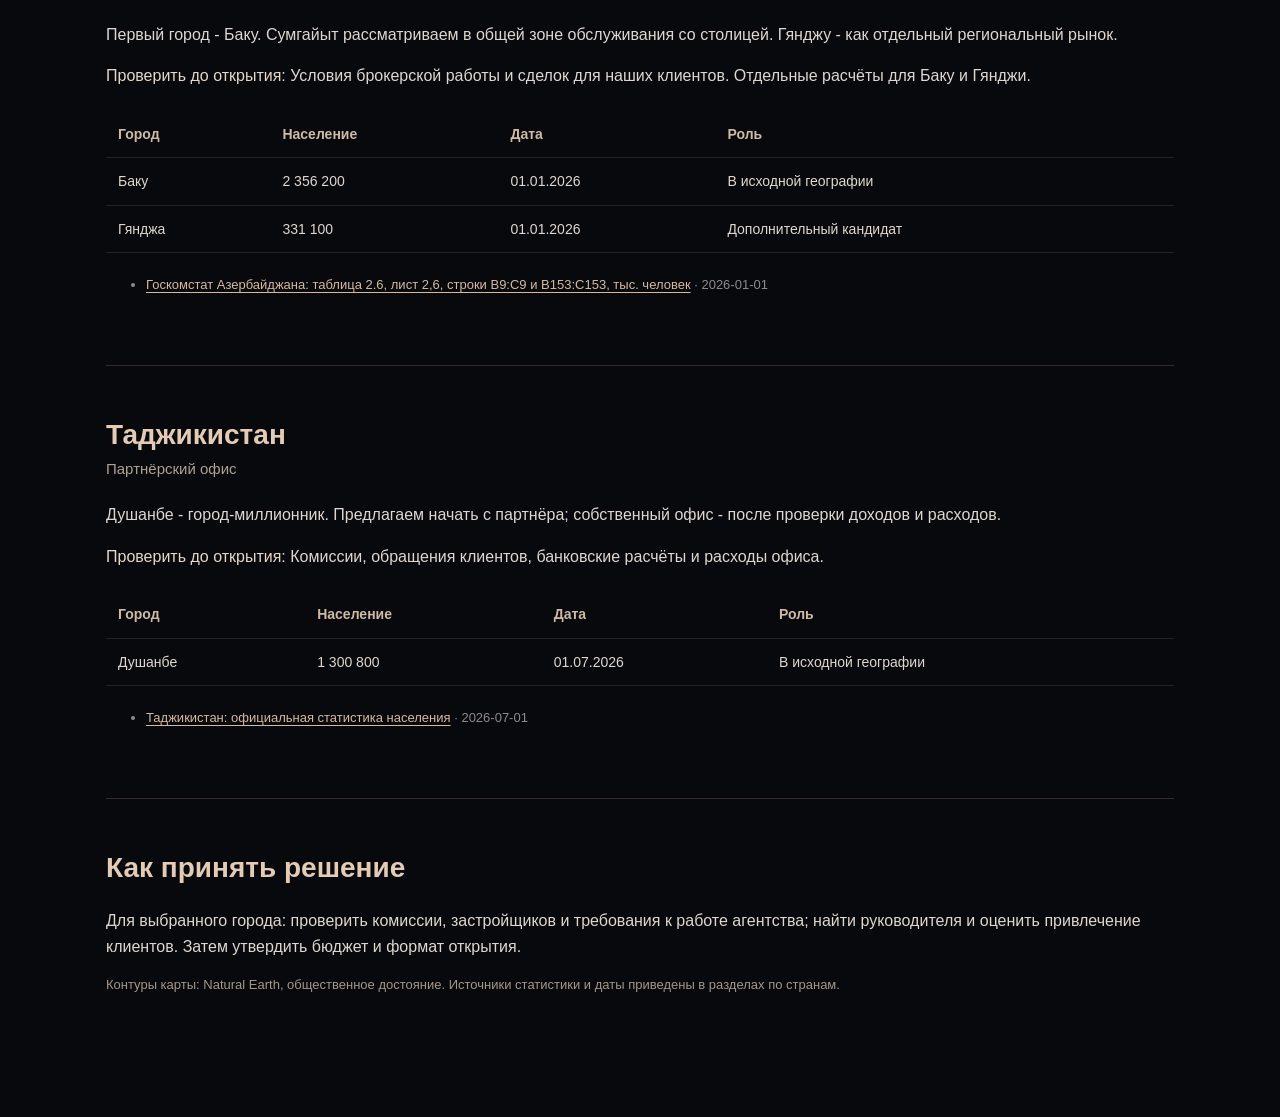
==== commit de139175: "Restore light bronze and replace three city photo sets with recognizable landmarks" ====
--- a/research/cis-markets.html
+++ b/research/cis-markets.html
@@ -1,2 +1,2 @@
 <!doctype html>
-<html lang="ru"><head><meta charset="utf-8"><meta name="viewport" content="width=device-width,initial-scale=1"><title>СНГ: анализ городов - Сити-Центр</title><style>*{box-sizing:border-box}body{margin:0;background:#08090c;color:#ddd3c9;font:16px/1.6 -apple-system,BlinkMacSystemFont,"Segoe UI",Arial,sans-serif}main{max-width:1120px;margin:auto;padding:48px 26px 80px}a{color:#e5cd82;text-underline-offset:3px}h1{font-size:clamp(36px,5vw,64px);line-height:1.1;letter-spacing:-.05em;color:#f3e7db;margin:24px 0}h2{color:#f1df9c;font-size:28px;line-height:1.25}h2 small{display:block;color:#a7988a;font-size:15px;font-weight:400;margin-top:8px}.intro{color:#a99d91;font-size:18px;max-width:920px}section{border-top:1px solid #c7ad5d3d;padding:28px 0;margin-top:28px}table{border-collapse:collapse;width:100%;font-size:14px;min-width:560px}th,td{padding:12px;text-align:left;border-bottom:1px solid #c7ad5d2b}th{color:#d9c58e}.table-scroll{overflow:auto;margin:22px 0}.sources{font-size:13px;color:#8f8c86}.sources li{margin:9px 0}.stamp{color:#9c8d7e;font-size:13px}b{font-weight:500;color:#eee1ba}.method{border:1px solid #c7ad5d3d;border-radius:16px;padding:20px 25px;background:#201d143b}</style></head><body><main><a href="../#cis">← К презентации</a><p class="stamp">СИТИ-ЦЕНТР · ПРОВЕРЕНО 03.11.2026</p><h1>СНГ: где открывать офисы</h1><p class="intro">Города, очередность и формат открытия офисов. Предварительный отбор по населению и условиям работы.</p><div class="method"><b>Предлагаемый порядок:</b> Казахстан и Узбекистан - первые страны для собственных офисов. Остальные рынки - через местных партнёров. Город и бюджет каждого офиса требуют отдельного утверждения.<p>Население приведено в официальных границах городов, без агломераций. В Азербайджане учтены подчинённые посёлки, в Кыргызстане - актуальные границы муниципалитетов. Даты указаны в таблицах. На слайде данные округлены, здесь сохранены точные значения. Бюджет СНГ рассчитывается отдельно от пяти российских офисов.</p></div><section id="kazakhstan"><h2>Казахстан <small>Первый этап</small></h2><p>Первыми сравниваем Алматы и Астану. Шымкент - следующий кандидат.</p><p><b>Проверить до открытия: </b>Комиссии, аренда, найм и стоимость привлечения клиентов. Требования к работе агентства и банковским расчётам.</p><div class="table-scroll"><table><thead><tr><th>Город</th><th>Население</th><th>Дата</th><th>Роль</th></tr></thead><tbody><tr><td>Алматы</td><td>2 392 105</td><td>01.10.2026</td><td>В исходной географии</td></tr><tr><td>Астана</td><td>1 707 150</td><td>01.10.2026</td><td>В исходной географии</td></tr><tr><td>Шымкент</td><td>1 320 743</td><td>01.10.2026</td><td>В исходной географии</td></tr></tbody></table></div><ul class="sources"><li><a href="https://stat.gov.kz/en/region/" target="_blank" rel="noopener">Казахстан: официальная статистика населения</a> · 2026-10-01</li></ul></section><section id="uzbekistan"><h2>Узбекистан <small>Первый этап</small></h2><p>Основной кандидат - Ташкент. Для следующего этапа - Наманган и Самарканд. Андижан - резервный вариант.</p><p><b>Проверить до открытия: </b>Комиссии от застройщиков, реклама и найм руководителя. Отдельные бюджеты для столицы и регионов. Условия работы иностранной компании.</p><div class="table-scroll"><table><thead><tr><th>Город</th><th>Население</th><th>Дата</th><th>Роль</th></tr></thead><tbody><tr><td>Ташкент</td><td>3 195 900</td><td>01.04.2026</td><td>В исходной географии</td></tr><tr><td>Самарканд</td><td>607 600</td><td>01.04.2026</td><td>В исходной географии</td></tr><tr><td>Наманган</td><td>731 300</td><td>01.04.2026</td><td>Дополнительный кандидат</td></tr><tr><td>Андижан</td><td>506 000</td><td>01.04.2026</td><td>Дополнительный кандидат</td></tr></tbody></table></div><ul class="sources"><li><a href="https://stat.uz/en/press-center/news-of-committee/68042-ajsi-udud-a-olisi-eng-k-p-5" target="_blank" rel="noopener">Узбекистан: официальная статистика населения</a> · 2026-04-01</li><li><a href="https://stat.uz/en/press-center/news-of-committee/68794-a-olisi-soni-eng-k-p-b-lgan-top-10-tuman-va-sha-arlar-5" target="_blank" rel="noopener">Узбекистан: официальная статистика населения</a> · 2026-04-01</li></ul></section><section id="kyrgyzstan"><h2>Кыргызстан <small>Партнёрский офис</small></h2><p>Начинаем с партнёра в Бишкеке. Ош рассматриваем для следующего этапа. При оценке спроса учитываем изменения границ городов.</p><p><b>Проверить до открытия: </b>Спрос, комиссии и расходы партнёрского офиса. Для Оша - отдельный расчёт.</p><div class="table-scroll"><table><thead><tr><th>Город</th><th>Население</th><th>Дата</th><th>Роль</th></tr></thead><tbody><tr><td>Бишкек</td><td>1 358 600</td><td>01.01.2026</td><td>В исходной географии</td></tr><tr><td>Ош</td><td>484 900</td><td>01.01.2026</td><td>Дополнительный кандидат</td></tr></tbody></table></div><ul class="sources"><li><a href="https://www.stat.gov.kg/ru/opendata/category/39/" target="_blank" rel="noopener">Кыргызстан: официальная статистика населения</a> · 2026-01-01</li></ul></section><section id="belarus"><h2>Беларусь <small>Партнёрский офис</small></h2><p>Первый город для партнёрства - Минск. Гомель - региональный вариант. Гродно и Брест - для последующего сравнения.</p><p><b>Проверить до открытия: </b>Правила работы риелторов, требования к иностранному участию и бюджеты офисов в Минске и Гомеле.</p><div class="table-scroll"><table><thead><tr><th>Город</th><th>Население</th><th>Дата</th><th>Роль</th></tr></thead><tbody><tr><td>Минск</td><td>1 995 091</td><td>01.01.2026</td><td>В исходной географии</td></tr><tr><td>Гомель</td><td>499 853</td><td>01.01.2026</td><td>Дополнительный кандидат</td></tr></tbody></table></div><ul class="sources"><li><a href="https://nashaniva.com/ru/391394" target="_blank" rel="noopener">Наша Ніва: таблица городов по статистике Белстата, 27.03.2026 (вторичная публикация)</a> · 2026-03-27</li><li><a href="https://t.me/belstat_by/2850" target="_blank" rel="noopener">Официальный Белстат: Брест и Гродно, 27.03.2026</a> · 2026-03-27</li></ul></section><section id="armenia"><h2>Армения <small>Сначала Ереван</small></h2><p>Начинаем с партнёра в Ереване. В столице примерно в десять раз больше жителей, чем в Гюмри.</p><p><b>Проверить до открытия: </b>Комиссии, количество сделок и фактические расходы партнёра. Региональные офисы - после оценки Еревана.</p><div class="table-scroll"><table><thead><tr><th>Город</th><th>Население</th><th>Дата</th><th>Роль</th></tr></thead><tbody><tr><td>Ереван</td><td>1 149 500</td><td>01.07.2026</td><td>В исходной географии</td></tr></tbody></table></div><ul class="sources"><li><a href="https://www.armstat.am/file/article/population_01_07_26.pdf" target="_blank" rel="noopener">Armstat: постоянное население на 01.07.2026, страницы 4 и 7</a> · 2026-07-01</li></ul></section><section id="azerbaijan"><h2>Азербайджан <small>Сначала Баку</small></h2><p>Первый город - Баку. Сумгайыт рассматриваем в общей зоне обслуживания со столицей. Гянджу - как отдельный региональный рынок.</p><p><b>Проверить до открытия: </b>Условия брокерской работы и сделок для наших клиентов. Отдельные расчёты для Баку и Гянджи.</p><div class="table-scroll"><table><thead><tr><th>Город</th><th>Население</th><th>Дата</th><th>Роль</th></tr></thead><tbody><tr><td>Баку</td><td>2 356 200</td><td>01.01.2026</td><td>В исходной географии</td></tr><tr><td>Гянджа</td><td>331 100</td><td>01.01.2026</td><td>Дополнительный кандидат</td></tr></tbody></table></div><ul class="sources"><li><a href="https://www.stat.gov.az/source/demoqraphy/ap/en/2_6en.xls" target="_blank" rel="noopener">Госкомстат Азербайджана: таблица 2.6, лист 2,6, строки B9:C9 и B153:C153, тыс. человек</a> · 2026-01-01</li></ul></section><section id="tajikistan"><h2>Таджикистан <small>Партнёрский офис</small></h2><p>Душанбе - город-миллионник. Предлагаем начать с партнёра; собственный офис - после проверки доходов и расходов.</p><p><b>Проверить до открытия: </b>Комиссии, обращения клиентов, банковские расчёты и расходы офиса.</p><div class="table-scroll"><table><thead><tr><th>Город</th><th>Население</th><th>Дата</th><th>Роль</th></tr></thead><tbody><tr><td>Душанбе</td><td>1 300 800</td><td>01.07.2026</td><td>В исходной географии</td></tr></tbody></table></div><ul class="sources"><li><a href="https://www.stat.tj/ru/rost-chislennosti-naseleniya-i-demograficheskie-izmeneniya-v-strane/" target="_blank" rel="noopener">Таджикистан: официальная статистика населения</a> · 2026-07-01</li></ul></section><section><h2>Как принять решение</h2><p>Для выбранного города: проверить комиссии, застройщиков и требования к работе агентства; найти руководителя и оценить привлечение клиентов. Затем утвердить бюджет и формат открытия.</p><p class="stamp">Контуры карты: Natural Earth, общественное достояние. Источники статистики и даты приведены в разделах по странам.</p></section></main></body></html>
+<html lang="ru"><head><meta charset="utf-8"><meta name="viewport" content="width=device-width,initial-scale=1"><title>СНГ: анализ городов - Сити-Центр</title><style>*{box-sizing:border-box}body{margin:0;background:#08090c;color:#dfd7cf;font:16px/1.6 -apple-system,BlinkMacSystemFont,"Segoe UI",Arial,sans-serif}main{max-width:1120px;margin:auto;padding:48px 26px 80px}a{color:#d6b99e;text-underline-offset:3px}h1{font-size:clamp(36px,5vw,64px);line-height:1.1;letter-spacing:-.05em;color:#f3e9e0;margin:24px 0}h2{color:#e4cbb4;font-size:28px;line-height:1.25}h2 small{display:block;color:#ada196;font-size:15px;font-weight:400;margin-top:8px}.intro{color:#afa69c;font-size:18px;max-width:920px}section{border-top:1px solid #ba9b7e3d;padding:28px 0;margin-top:28px}table{border-collapse:collapse;width:100%;font-size:14px;min-width:560px}th,td{padding:12px;text-align:left;border-bottom:1px solid #ba9b7e2b}th{color:#cfbaa5}.table-scroll{overflow:auto;margin:22px 0}.sources{font-size:13px;color:#8f8c86}.sources li{margin:9px 0}.stamp{color:#a3978c;font-size:13px}b{font-weight:500;color:#e7d7c9}.method{border:1px solid #ba9b7e3d;border-radius:16px;padding:20px 25px;background:#231e1a3b}</style></head><body><main><a href="../#cis">← К презентации</a><p class="stamp">СИТИ-ЦЕНТР · ПРОВЕРЕНО 03.11.2026</p><h1>СНГ: где открывать офисы</h1><p class="intro">Города, очередность и формат открытия офисов. Предварительный отбор по населению и условиям работы.</p><div class="method"><b>Предлагаемый порядок:</b> Казахстан и Узбекистан - первые страны для собственных офисов. Остальные рынки - через местных партнёров. Город и бюджет каждого офиса требуют отдельного утверждения.<p>Население приведено в официальных границах городов, без агломераций. В Азербайджане учтены подчинённые посёлки, в Кыргызстане - актуальные границы муниципалитетов. Даты указаны в таблицах. На слайде данные округлены, здесь сохранены точные значения. Бюджет СНГ рассчитывается отдельно от пяти российских офисов.</p></div><section id="kazakhstan"><h2>Казахстан <small>Первый этап</small></h2><p>Первыми сравниваем Алматы и Астану. Шымкент - следующий кандидат.</p><p><b>Проверить до открытия: </b>Комиссии, аренда, найм и стоимость привлечения клиентов. Требования к работе агентства и банковским расчётам.</p><div class="table-scroll"><table><thead><tr><th>Город</th><th>Население</th><th>Дата</th><th>Роль</th></tr></thead><tbody><tr><td>Алматы</td><td>2 392 105</td><td>01.10.2026</td><td>В исходной географии</td></tr><tr><td>Астана</td><td>1 707 150</td><td>01.10.2026</td><td>В исходной географии</td></tr><tr><td>Шымкент</td><td>1 320 743</td><td>01.10.2026</td><td>В исходной географии</td></tr></tbody></table></div><ul class="sources"><li><a href="https://stat.gov.kz/en/region/" target="_blank" rel="noopener">Казахстан: официальная статистика населения</a> · 2026-10-01</li></ul></section><section id="uzbekistan"><h2>Узбекистан <small>Первый этап</small></h2><p>Основной кандидат - Ташкент. Для следующего этапа - Наманган и Самарканд. Андижан - резервный вариант.</p><p><b>Проверить до открытия: </b>Комиссии от застройщиков, реклама и найм руководителя. Отдельные бюджеты для столицы и регионов. Условия работы иностранной компании.</p><div class="table-scroll"><table><thead><tr><th>Город</th><th>Население</th><th>Дата</th><th>Роль</th></tr></thead><tbody><tr><td>Ташкент</td><td>3 195 900</td><td>01.04.2026</td><td>В исходной географии</td></tr><tr><td>Самарканд</td><td>607 600</td><td>01.04.2026</td><td>В исходной географии</td></tr><tr><td>Наманган</td><td>731 300</td><td>01.04.2026</td><td>Дополнительный кандидат</td></tr><tr><td>Андижан</td><td>506 000</td><td>01.04.2026</td><td>Дополнительный кандидат</td></tr></tbody></table></div><ul class="sources"><li><a href="https://stat.uz/en/press-center/news-of-committee/68042-ajsi-udud-a-olisi-eng-k-p-5" target="_blank" rel="noopener">Узбекистан: официальная статистика населения</a> · 2026-04-01</li><li><a href="https://stat.uz/en/press-center/news-of-committee/68794-a-olisi-soni-eng-k-p-b-lgan-top-10-tuman-va-sha-arlar-5" target="_blank" rel="noopener">Узбекистан: официальная статистика населения</a> · 2026-04-01</li></ul></section><section id="kyrgyzstan"><h2>Кыргызстан <small>Партнёрский офис</small></h2><p>Начинаем с партнёра в Бишкеке. Ош рассматриваем для следующего этапа. При оценке спроса учитываем изменения границ городов.</p><p><b>Проверить до открытия: </b>Спрос, комиссии и расходы партнёрского офиса. Для Оша - отдельный расчёт.</p><div class="table-scroll"><table><thead><tr><th>Город</th><th>Население</th><th>Дата</th><th>Роль</th></tr></thead><tbody><tr><td>Бишкек</td><td>1 358 600</td><td>01.01.2026</td><td>В исходной географии</td></tr><tr><td>Ош</td><td>484 900</td><td>01.01.2026</td><td>Дополнительный кандидат</td></tr></tbody></table></div><ul class="sources"><li><a href="https://www.stat.gov.kg/ru/opendata/category/39/" target="_blank" rel="noopener">Кыргызстан: официальная статистика населения</a> · 2026-01-01</li></ul></section><section id="belarus"><h2>Беларусь <small>Партнёрский офис</small></h2><p>Первый город для партнёрства - Минск. Гомель - региональный вариант. Гродно и Брест - для последующего сравнения.</p><p><b>Проверить до открытия: </b>Правила работы риелторов, требования к иностранному участию и бюджеты офисов в Минске и Гомеле.</p><div class="table-scroll"><table><thead><tr><th>Город</th><th>Население</th><th>Дата</th><th>Роль</th></tr></thead><tbody><tr><td>Минск</td><td>1 995 091</td><td>01.01.2026</td><td>В исходной географии</td></tr><tr><td>Гомель</td><td>499 853</td><td>01.01.2026</td><td>Дополнительный кандидат</td></tr></tbody></table></div><ul class="sources"><li><a href="https://nashaniva.com/ru/391394" target="_blank" rel="noopener">Наша Ніва: таблица городов по статистике Белстата, 27.03.2026 (вторичная публикация)</a> · 2026-03-27</li><li><a href="https://t.me/belstat_by/2850" target="_blank" rel="noopener">Официальный Белстат: Брест и Гродно, 27.03.2026</a> · 2026-03-27</li></ul></section><section id="armenia"><h2>Армения <small>Сначала Ереван</small></h2><p>Начинаем с партнёра в Ереване. В столице примерно в десять раз больше жителей, чем в Гюмри.</p><p><b>Проверить до открытия: </b>Комиссии, количество сделок и фактические расходы партнёра. Региональные офисы - после оценки Еревана.</p><div class="table-scroll"><table><thead><tr><th>Город</th><th>Население</th><th>Дата</th><th>Роль</th></tr></thead><tbody><tr><td>Ереван</td><td>1 149 500</td><td>01.07.2026</td><td>В исходной географии</td></tr></tbody></table></div><ul class="sources"><li><a href="https://www.armstat.am/file/article/population_01_07_26.pdf" target="_blank" rel="noopener">Armstat: постоянное население на 01.07.2026, страницы 4 и 7</a> · 2026-07-01</li></ul></section><section id="azerbaijan"><h2>Азербайджан <small>Сначала Баку</small></h2><p>Первый город - Баку. Сумгайыт рассматриваем в общей зоне обслуживания со столицей. Гянджу - как отдельный региональный рынок.</p><p><b>Проверить до открытия: </b>Условия брокерской работы и сделок для наших клиентов. Отдельные расчёты для Баку и Гянджи.</p><div class="table-scroll"><table><thead><tr><th>Город</th><th>Население</th><th>Дата</th><th>Роль</th></tr></thead><tbody><tr><td>Баку</td><td>2 356 200</td><td>01.01.2026</td><td>В исходной географии</td></tr><tr><td>Гянджа</td><td>331 100</td><td>01.01.2026</td><td>Дополнительный кандидат</td></tr></tbody></table></div><ul class="sources"><li><a href="https://www.stat.gov.az/source/demoqraphy/ap/en/2_6en.xls" target="_blank" rel="noopener">Госкомстат Азербайджана: таблица 2.6, лист 2,6, строки B9:C9 и B153:C153, тыс. человек</a> · 2026-01-01</li></ul></section><section id="tajikistan"><h2>Таджикистан <small>Партнёрский офис</small></h2><p>Душанбе - город-миллионник. Предлагаем начать с партнёра; собственный офис - после проверки доходов и расходов.</p><p><b>Проверить до открытия: </b>Комиссии, обращения клиентов, банковские расчёты и расходы офиса.</p><div class="table-scroll"><table><thead><tr><th>Город</th><th>Население</th><th>Дата</th><th>Роль</th></tr></thead><tbody><tr><td>Душанбе</td><td>1 300 800</td><td>01.07.2026</td><td>В исходной географии</td></tr></tbody></table></div><ul class="sources"><li><a href="https://www.stat.tj/ru/rost-chislennosti-naseleniya-i-demograficheskie-izmeneniya-v-strane/" target="_blank" rel="noopener">Таджикистан: официальная статистика населения</a> · 2026-07-01</li></ul></section><section><h2>Как принять решение</h2><p>Для выбранного города: проверить комиссии, застройщиков и требования к работе агентства; найти руководителя и оценить привлечение клиентов. Затем утвердить бюджет и формат открытия.</p><p class="stamp">Контуры карты: Natural Earth, общественное достояние. Источники статистики и даты приведены в разделах по странам.</p></section></main></body></html>
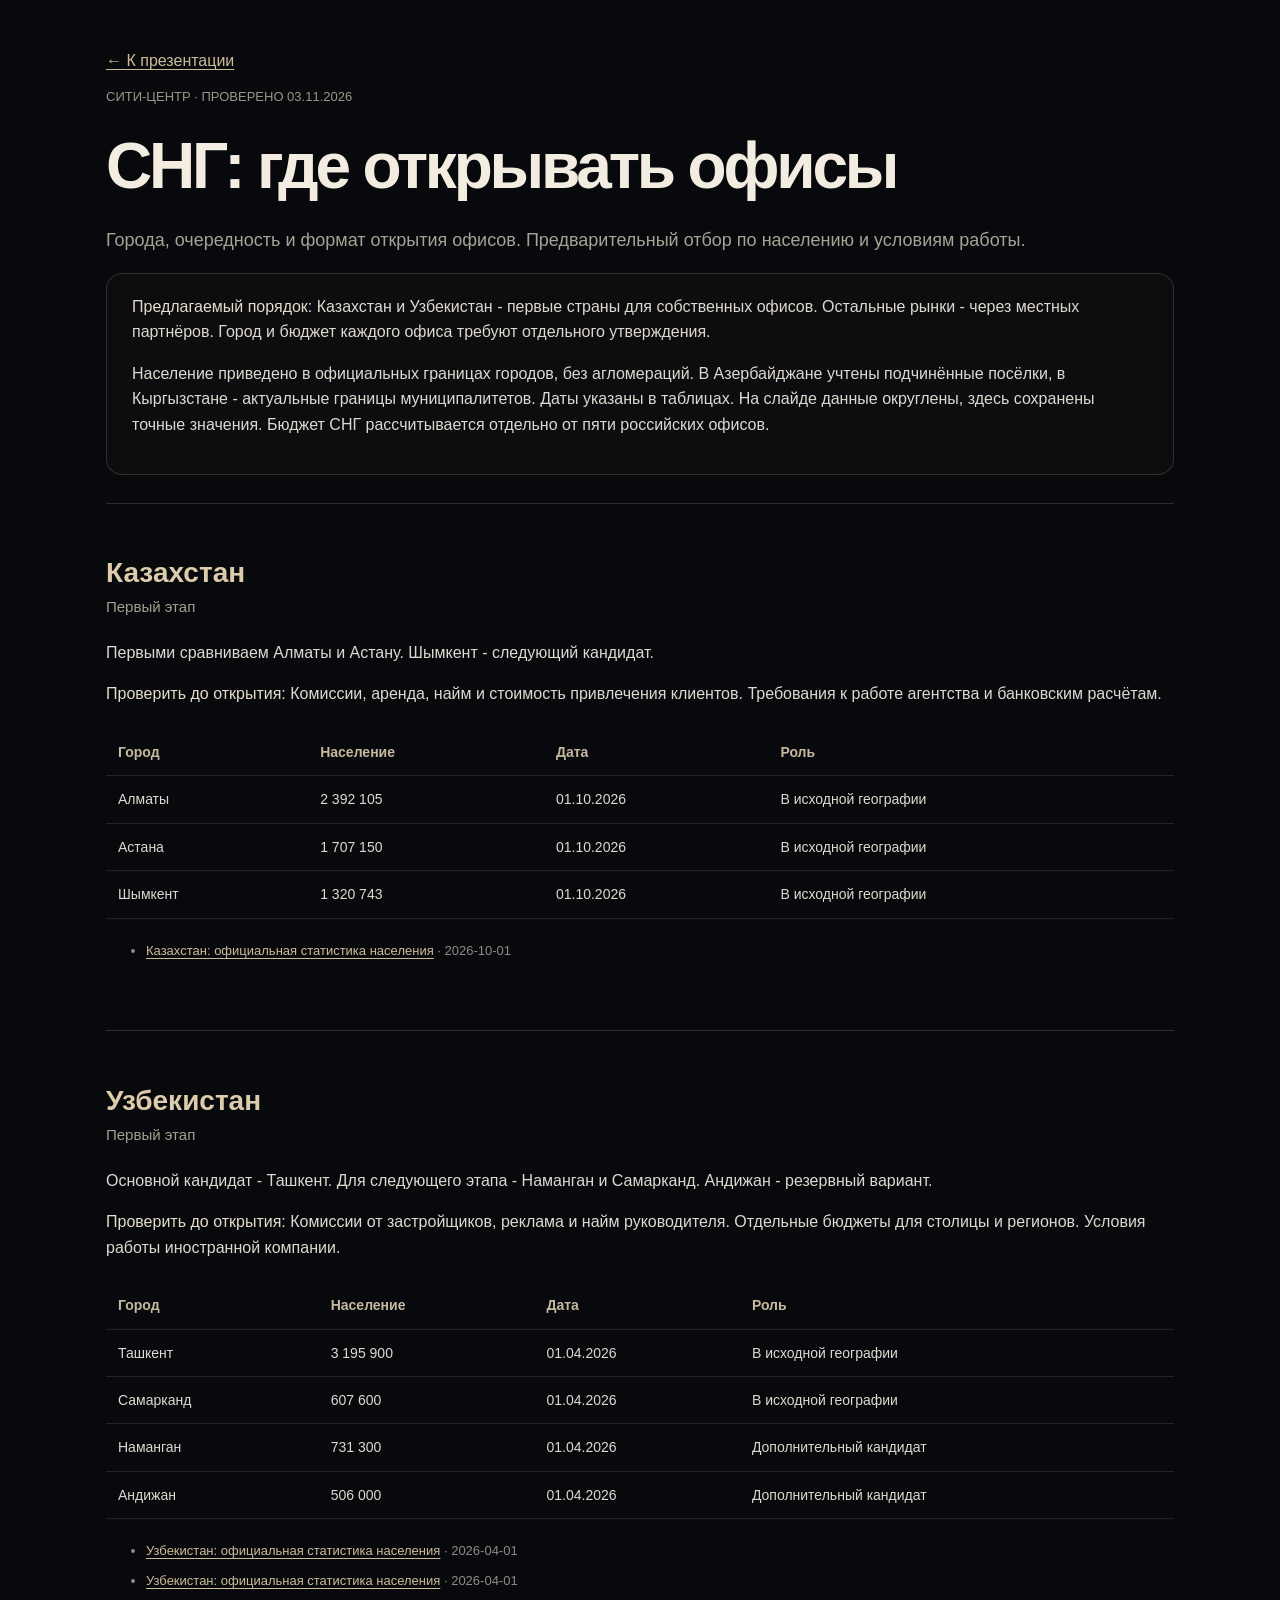
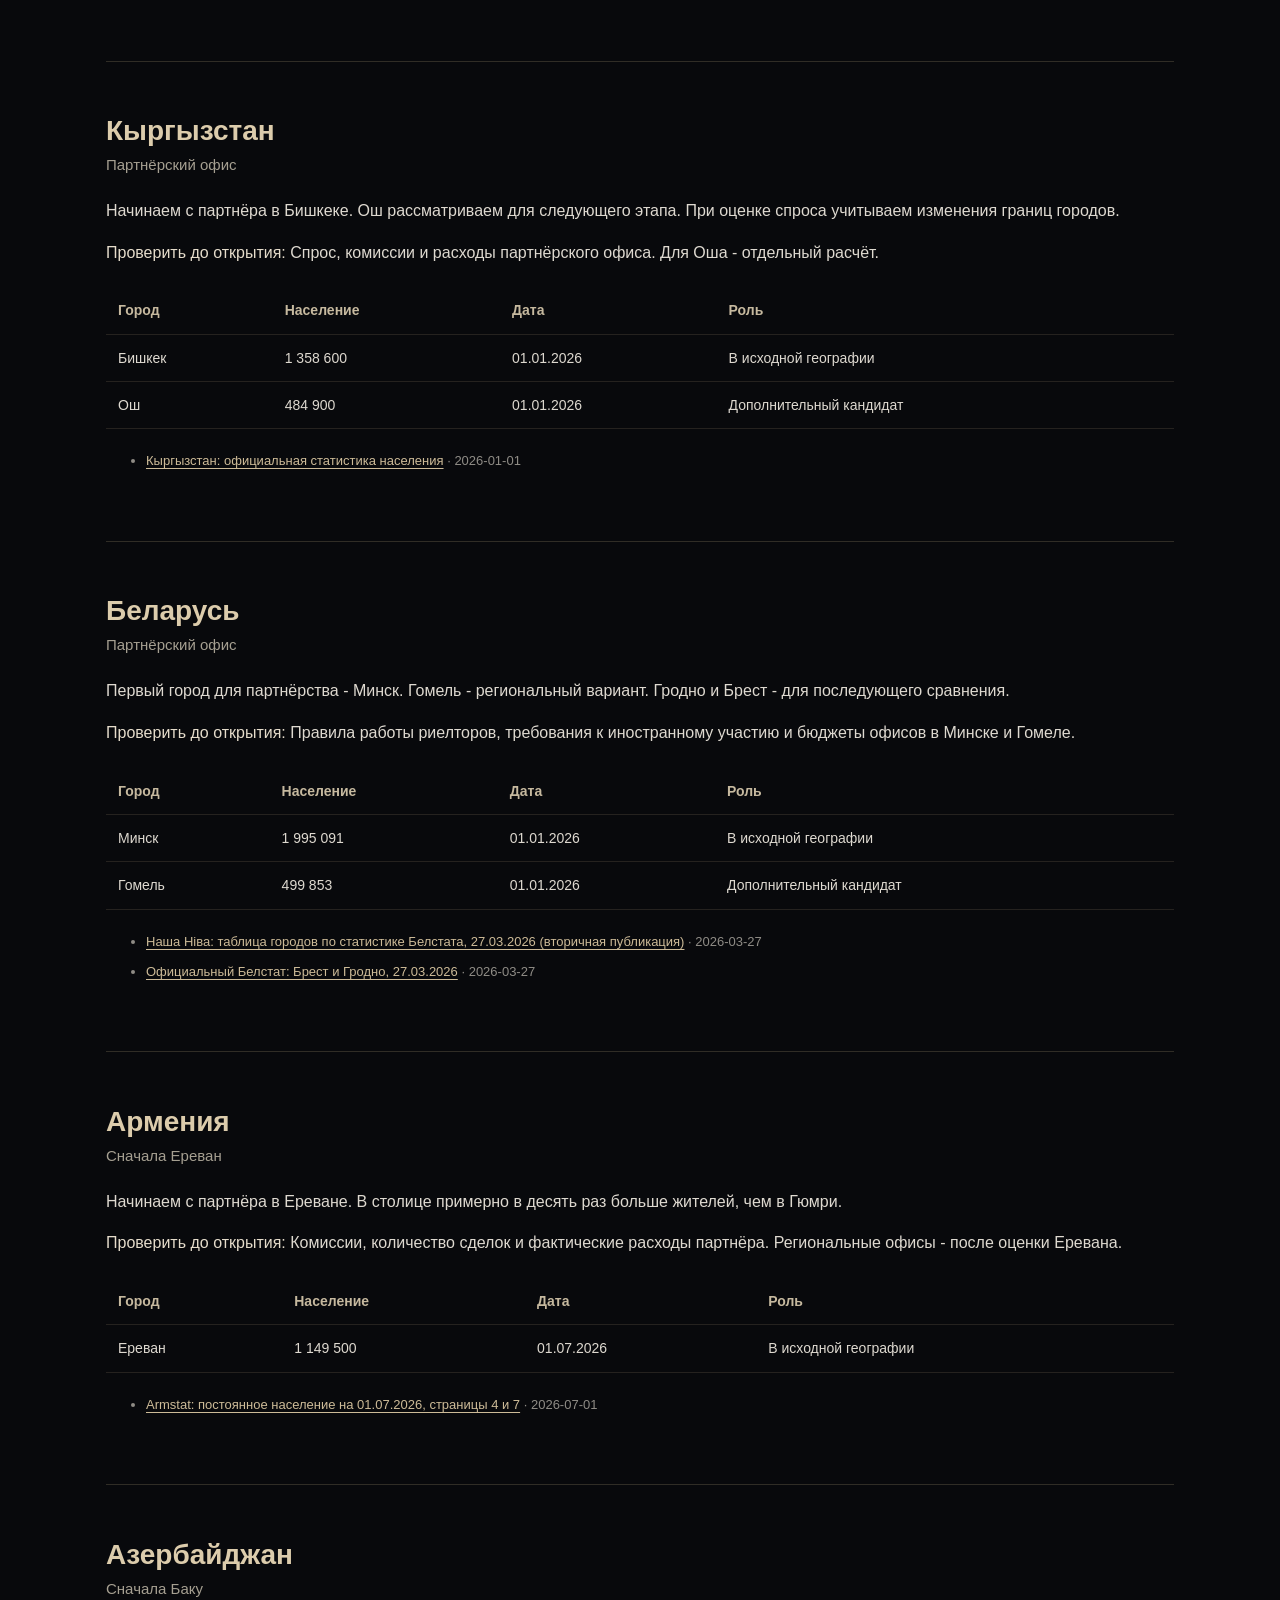
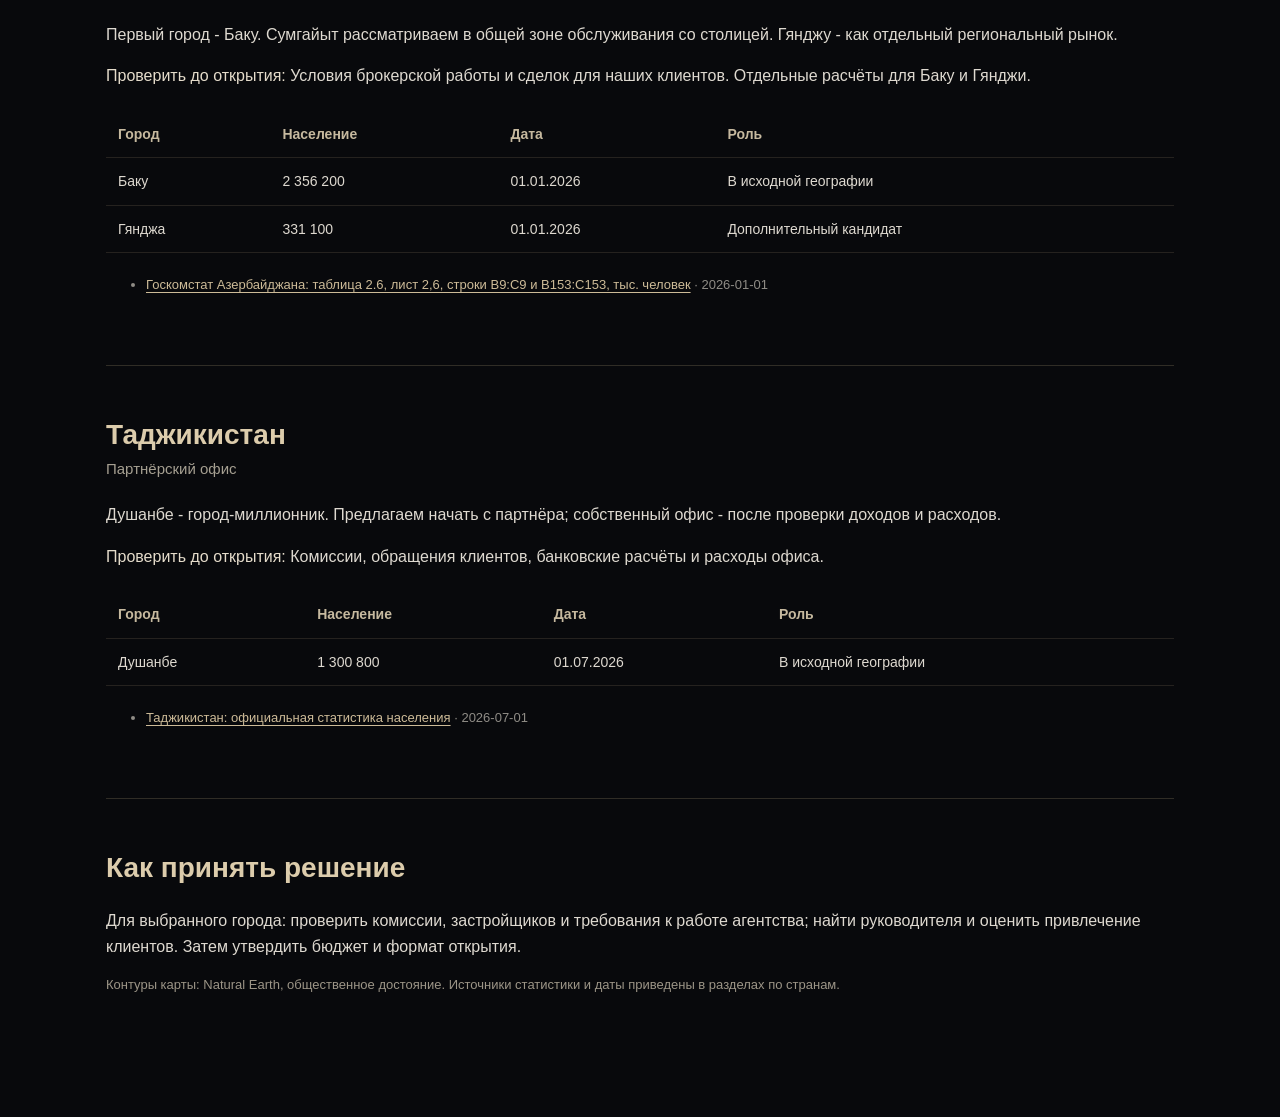
==== commit 8b724242: "Apply reference gold palette, city panoramas and financial slide revisions" ====
--- a/research/cis-markets.html
+++ b/research/cis-markets.html
@@ -1,2 +1,2 @@
 <!doctype html>
-<html lang="ru"><head><meta charset="utf-8"><meta name="viewport" content="width=device-width,initial-scale=1"><title>СНГ: анализ городов - Сити-Центр</title><style>*{box-sizing:border-box}body{margin:0;background:#08090c;color:#dfd7cf;font:16px/1.6 -apple-system,BlinkMacSystemFont,"Segoe UI",Arial,sans-serif}main{max-width:1120px;margin:auto;padding:48px 26px 80px}a{color:#d6b99e;text-underline-offset:3px}h1{font-size:clamp(36px,5vw,64px);line-height:1.1;letter-spacing:-.05em;color:#f3e9e0;margin:24px 0}h2{color:#e4cbb4;font-size:28px;line-height:1.25}h2 small{display:block;color:#ada196;font-size:15px;font-weight:400;margin-top:8px}.intro{color:#afa69c;font-size:18px;max-width:920px}section{border-top:1px solid #ba9b7e3d;padding:28px 0;margin-top:28px}table{border-collapse:collapse;width:100%;font-size:14px;min-width:560px}th,td{padding:12px;text-align:left;border-bottom:1px solid #ba9b7e2b}th{color:#cfbaa5}.table-scroll{overflow:auto;margin:22px 0}.sources{font-size:13px;color:#8f8c86}.sources li{margin:9px 0}.stamp{color:#a3978c;font-size:13px}b{font-weight:500;color:#e7d7c9}.method{border:1px solid #ba9b7e3d;border-radius:16px;padding:20px 25px;background:#231e1a3b}</style></head><body><main><a href="../#cis">← К презентации</a><p class="stamp">СИТИ-ЦЕНТР · ПРОВЕРЕНО 03.11.2026</p><h1>СНГ: где открывать офисы</h1><p class="intro">Города, очередность и формат открытия офисов. Предварительный отбор по населению и условиям работы.</p><div class="method"><b>Предлагаемый порядок:</b> Казахстан и Узбекистан - первые страны для собственных офисов. Остальные рынки - через местных партнёров. Город и бюджет каждого офиса требуют отдельного утверждения.<p>Население приведено в официальных границах городов, без агломераций. В Азербайджане учтены подчинённые посёлки, в Кыргызстане - актуальные границы муниципалитетов. Даты указаны в таблицах. На слайде данные округлены, здесь сохранены точные значения. Бюджет СНГ рассчитывается отдельно от пяти российских офисов.</p></div><section id="kazakhstan"><h2>Казахстан <small>Первый этап</small></h2><p>Первыми сравниваем Алматы и Астану. Шымкент - следующий кандидат.</p><p><b>Проверить до открытия: </b>Комиссии, аренда, найм и стоимость привлечения клиентов. Требования к работе агентства и банковским расчётам.</p><div class="table-scroll"><table><thead><tr><th>Город</th><th>Население</th><th>Дата</th><th>Роль</th></tr></thead><tbody><tr><td>Алматы</td><td>2 392 105</td><td>01.10.2026</td><td>В исходной географии</td></tr><tr><td>Астана</td><td>1 707 150</td><td>01.10.2026</td><td>В исходной географии</td></tr><tr><td>Шымкент</td><td>1 320 743</td><td>01.10.2026</td><td>В исходной географии</td></tr></tbody></table></div><ul class="sources"><li><a href="https://stat.gov.kz/en/region/" target="_blank" rel="noopener">Казахстан: официальная статистика населения</a> · 2026-10-01</li></ul></section><section id="uzbekistan"><h2>Узбекистан <small>Первый этап</small></h2><p>Основной кандидат - Ташкент. Для следующего этапа - Наманган и Самарканд. Андижан - резервный вариант.</p><p><b>Проверить до открытия: </b>Комиссии от застройщиков, реклама и найм руководителя. Отдельные бюджеты для столицы и регионов. Условия работы иностранной компании.</p><div class="table-scroll"><table><thead><tr><th>Город</th><th>Население</th><th>Дата</th><th>Роль</th></tr></thead><tbody><tr><td>Ташкент</td><td>3 195 900</td><td>01.04.2026</td><td>В исходной географии</td></tr><tr><td>Самарканд</td><td>607 600</td><td>01.04.2026</td><td>В исходной географии</td></tr><tr><td>Наманган</td><td>731 300</td><td>01.04.2026</td><td>Дополнительный кандидат</td></tr><tr><td>Андижан</td><td>506 000</td><td>01.04.2026</td><td>Дополнительный кандидат</td></tr></tbody></table></div><ul class="sources"><li><a href="https://stat.uz/en/press-center/news-of-committee/68042-ajsi-udud-a-olisi-eng-k-p-5" target="_blank" rel="noopener">Узбекистан: официальная статистика населения</a> · 2026-04-01</li><li><a href="https://stat.uz/en/press-center/news-of-committee/68794-a-olisi-soni-eng-k-p-b-lgan-top-10-tuman-va-sha-arlar-5" target="_blank" rel="noopener">Узбекистан: официальная статистика населения</a> · 2026-04-01</li></ul></section><section id="kyrgyzstan"><h2>Кыргызстан <small>Партнёрский офис</small></h2><p>Начинаем с партнёра в Бишкеке. Ош рассматриваем для следующего этапа. При оценке спроса учитываем изменения границ городов.</p><p><b>Проверить до открытия: </b>Спрос, комиссии и расходы партнёрского офиса. Для Оша - отдельный расчёт.</p><div class="table-scroll"><table><thead><tr><th>Город</th><th>Население</th><th>Дата</th><th>Роль</th></tr></thead><tbody><tr><td>Бишкек</td><td>1 358 600</td><td>01.01.2026</td><td>В исходной географии</td></tr><tr><td>Ош</td><td>484 900</td><td>01.01.2026</td><td>Дополнительный кандидат</td></tr></tbody></table></div><ul class="sources"><li><a href="https://www.stat.gov.kg/ru/opendata/category/39/" target="_blank" rel="noopener">Кыргызстан: официальная статистика населения</a> · 2026-01-01</li></ul></section><section id="belarus"><h2>Беларусь <small>Партнёрский офис</small></h2><p>Первый город для партнёрства - Минск. Гомель - региональный вариант. Гродно и Брест - для последующего сравнения.</p><p><b>Проверить до открытия: </b>Правила работы риелторов, требования к иностранному участию и бюджеты офисов в Минске и Гомеле.</p><div class="table-scroll"><table><thead><tr><th>Город</th><th>Население</th><th>Дата</th><th>Роль</th></tr></thead><tbody><tr><td>Минск</td><td>1 995 091</td><td>01.01.2026</td><td>В исходной географии</td></tr><tr><td>Гомель</td><td>499 853</td><td>01.01.2026</td><td>Дополнительный кандидат</td></tr></tbody></table></div><ul class="sources"><li><a href="https://nashaniva.com/ru/391394" target="_blank" rel="noopener">Наша Ніва: таблица городов по статистике Белстата, 27.03.2026 (вторичная публикация)</a> · 2026-03-27</li><li><a href="https://t.me/belstat_by/2850" target="_blank" rel="noopener">Официальный Белстат: Брест и Гродно, 27.03.2026</a> · 2026-03-27</li></ul></section><section id="armenia"><h2>Армения <small>Сначала Ереван</small></h2><p>Начинаем с партнёра в Ереване. В столице примерно в десять раз больше жителей, чем в Гюмри.</p><p><b>Проверить до открытия: </b>Комиссии, количество сделок и фактические расходы партнёра. Региональные офисы - после оценки Еревана.</p><div class="table-scroll"><table><thead><tr><th>Город</th><th>Население</th><th>Дата</th><th>Роль</th></tr></thead><tbody><tr><td>Ереван</td><td>1 149 500</td><td>01.07.2026</td><td>В исходной географии</td></tr></tbody></table></div><ul class="sources"><li><a href="https://www.armstat.am/file/article/population_01_07_26.pdf" target="_blank" rel="noopener">Armstat: постоянное население на 01.07.2026, страницы 4 и 7</a> · 2026-07-01</li></ul></section><section id="azerbaijan"><h2>Азербайджан <small>Сначала Баку</small></h2><p>Первый город - Баку. Сумгайыт рассматриваем в общей зоне обслуживания со столицей. Гянджу - как отдельный региональный рынок.</p><p><b>Проверить до открытия: </b>Условия брокерской работы и сделок для наших клиентов. Отдельные расчёты для Баку и Гянджи.</p><div class="table-scroll"><table><thead><tr><th>Город</th><th>Население</th><th>Дата</th><th>Роль</th></tr></thead><tbody><tr><td>Баку</td><td>2 356 200</td><td>01.01.2026</td><td>В исходной географии</td></tr><tr><td>Гянджа</td><td>331 100</td><td>01.01.2026</td><td>Дополнительный кандидат</td></tr></tbody></table></div><ul class="sources"><li><a href="https://www.stat.gov.az/source/demoqraphy/ap/en/2_6en.xls" target="_blank" rel="noopener">Госкомстат Азербайджана: таблица 2.6, лист 2,6, строки B9:C9 и B153:C153, тыс. человек</a> · 2026-01-01</li></ul></section><section id="tajikistan"><h2>Таджикистан <small>Партнёрский офис</small></h2><p>Душанбе - город-миллионник. Предлагаем начать с партнёра; собственный офис - после проверки доходов и расходов.</p><p><b>Проверить до открытия: </b>Комиссии, обращения клиентов, банковские расчёты и расходы офиса.</p><div class="table-scroll"><table><thead><tr><th>Город</th><th>Население</th><th>Дата</th><th>Роль</th></tr></thead><tbody><tr><td>Душанбе</td><td>1 300 800</td><td>01.07.2026</td><td>В исходной географии</td></tr></tbody></table></div><ul class="sources"><li><a href="https://www.stat.tj/ru/rost-chislennosti-naseleniya-i-demograficheskie-izmeneniya-v-strane/" target="_blank" rel="noopener">Таджикистан: официальная статистика населения</a> · 2026-07-01</li></ul></section><section><h2>Как принять решение</h2><p>Для выбранного города: проверить комиссии, застройщиков и требования к работе агентства; найти руководителя и оценить привлечение клиентов. Затем утвердить бюджет и формат открытия.</p><p class="stamp">Контуры карты: Natural Earth, общественное достояние. Источники статистики и даты приведены в разделах по странам.</p></section></main></body></html>
+<html lang="ru"><head><meta charset="utf-8"><meta name="viewport" content="width=device-width,initial-scale=1"><title>СНГ: анализ городов - Сити-Центр</title><style>*{box-sizing:border-box}body{margin:0;background:#08090c;color:#ded9d0;font:16px/1.6 -apple-system,BlinkMacSystemFont,"Segoe UI",Arial,sans-serif}main{max-width:1120px;margin:auto;padding:48px 26px 80px}a{color:#cdbb98;text-underline-offset:3px}h1{font-size:clamp(36px,5vw,64px);line-height:1.1;letter-spacing:-.05em;color:#f2ece1;margin:24px 0}h2{color:#dcccac;font-size:28px;line-height:1.25}h2 small{display:block;color:#a59f91;font-size:15px;font-weight:400;margin-top:8px}.intro{color:#a8a296;font-size:18px;max-width:920px}section{border-top:1px solid #b19f7b3d;padding:28px 0;margin-top:28px}table{border-collapse:collapse;width:100%;font-size:14px;min-width:560px}th,td{padding:12px;text-align:left;border-bottom:1px solid #b19f7b2b}th{color:#c6b99f}.table-scroll{overflow:auto;margin:22px 0}.sources{font-size:13px;color:#8f8c86}.sources li{margin:9px 0}.stamp{color:#9c9587;font-size:13px}b{font-weight:500;color:#e5dccb}.method{border:1px solid #b19f7b3d;border-radius:16px;padding:20px 25px;background:#221f1b3b}</style></head><body><main><a href="../#cis">← К презентации</a><p class="stamp">СИТИ-ЦЕНТР · ПРОВЕРЕНО 03.11.2026</p><h1>СНГ: где открывать офисы</h1><p class="intro">Города, очередность и формат открытия офисов. Предварительный отбор по населению и условиям работы.</p><div class="method"><b>Предлагаемый порядок:</b> Казахстан и Узбекистан - первые страны для собственных офисов. Остальные рынки - через местных партнёров. Город и бюджет каждого офиса требуют отдельного утверждения.<p>Население приведено в официальных границах городов, без агломераций. В Азербайджане учтены подчинённые посёлки, в Кыргызстане - актуальные границы муниципалитетов. Даты указаны в таблицах. На слайде данные округлены, здесь сохранены точные значения. Бюджет СНГ рассчитывается отдельно от пяти российских офисов.</p></div><section id="kazakhstan"><h2>Казахстан <small>Первый этап</small></h2><p>Первыми сравниваем Алматы и Астану. Шымкент - следующий кандидат.</p><p><b>Проверить до открытия: </b>Комиссии, аренда, найм и стоимость привлечения клиентов. Требования к работе агентства и банковским расчётам.</p><div class="table-scroll"><table><thead><tr><th>Город</th><th>Население</th><th>Дата</th><th>Роль</th></tr></thead><tbody><tr><td>Алматы</td><td>2 392 105</td><td>01.10.2026</td><td>В исходной географии</td></tr><tr><td>Астана</td><td>1 707 150</td><td>01.10.2026</td><td>В исходной географии</td></tr><tr><td>Шымкент</td><td>1 320 743</td><td>01.10.2026</td><td>В исходной географии</td></tr></tbody></table></div><ul class="sources"><li><a href="https://stat.gov.kz/en/region/" target="_blank" rel="noopener">Казахстан: официальная статистика населения</a> · 2026-10-01</li></ul></section><section id="uzbekistan"><h2>Узбекистан <small>Первый этап</small></h2><p>Основной кандидат - Ташкент. Для следующего этапа - Наманган и Самарканд. Андижан - резервный вариант.</p><p><b>Проверить до открытия: </b>Комиссии от застройщиков, реклама и найм руководителя. Отдельные бюджеты для столицы и регионов. Условия работы иностранной компании.</p><div class="table-scroll"><table><thead><tr><th>Город</th><th>Население</th><th>Дата</th><th>Роль</th></tr></thead><tbody><tr><td>Ташкент</td><td>3 195 900</td><td>01.04.2026</td><td>В исходной географии</td></tr><tr><td>Самарканд</td><td>607 600</td><td>01.04.2026</td><td>В исходной географии</td></tr><tr><td>Наманган</td><td>731 300</td><td>01.04.2026</td><td>Дополнительный кандидат</td></tr><tr><td>Андижан</td><td>506 000</td><td>01.04.2026</td><td>Дополнительный кандидат</td></tr></tbody></table></div><ul class="sources"><li><a href="https://stat.uz/en/press-center/news-of-committee/68042-ajsi-udud-a-olisi-eng-k-p-5" target="_blank" rel="noopener">Узбекистан: официальная статистика населения</a> · 2026-04-01</li><li><a href="https://stat.uz/en/press-center/news-of-committee/68794-a-olisi-soni-eng-k-p-b-lgan-top-10-tuman-va-sha-arlar-5" target="_blank" rel="noopener">Узбекистан: официальная статистика населения</a> · 2026-04-01</li></ul></section><section id="kyrgyzstan"><h2>Кыргызстан <small>Партнёрский офис</small></h2><p>Начинаем с партнёра в Бишкеке. Ош рассматриваем для следующего этапа. При оценке спроса учитываем изменения границ городов.</p><p><b>Проверить до открытия: </b>Спрос, комиссии и расходы партнёрского офиса. Для Оша - отдельный расчёт.</p><div class="table-scroll"><table><thead><tr><th>Город</th><th>Население</th><th>Дата</th><th>Роль</th></tr></thead><tbody><tr><td>Бишкек</td><td>1 358 600</td><td>01.01.2026</td><td>В исходной географии</td></tr><tr><td>Ош</td><td>484 900</td><td>01.01.2026</td><td>Дополнительный кандидат</td></tr></tbody></table></div><ul class="sources"><li><a href="https://www.stat.gov.kg/ru/opendata/category/39/" target="_blank" rel="noopener">Кыргызстан: официальная статистика населения</a> · 2026-01-01</li></ul></section><section id="belarus"><h2>Беларусь <small>Партнёрский офис</small></h2><p>Первый город для партнёрства - Минск. Гомель - региональный вариант. Гродно и Брест - для последующего сравнения.</p><p><b>Проверить до открытия: </b>Правила работы риелторов, требования к иностранному участию и бюджеты офисов в Минске и Гомеле.</p><div class="table-scroll"><table><thead><tr><th>Город</th><th>Население</th><th>Дата</th><th>Роль</th></tr></thead><tbody><tr><td>Минск</td><td>1 995 091</td><td>01.01.2026</td><td>В исходной географии</td></tr><tr><td>Гомель</td><td>499 853</td><td>01.01.2026</td><td>Дополнительный кандидат</td></tr></tbody></table></div><ul class="sources"><li><a href="https://nashaniva.com/ru/391394" target="_blank" rel="noopener">Наша Ніва: таблица городов по статистике Белстата, 27.03.2026 (вторичная публикация)</a> · 2026-03-27</li><li><a href="https://t.me/belstat_by/2850" target="_blank" rel="noopener">Официальный Белстат: Брест и Гродно, 27.03.2026</a> · 2026-03-27</li></ul></section><section id="armenia"><h2>Армения <small>Сначала Ереван</small></h2><p>Начинаем с партнёра в Ереване. В столице примерно в десять раз больше жителей, чем в Гюмри.</p><p><b>Проверить до открытия: </b>Комиссии, количество сделок и фактические расходы партнёра. Региональные офисы - после оценки Еревана.</p><div class="table-scroll"><table><thead><tr><th>Город</th><th>Население</th><th>Дата</th><th>Роль</th></tr></thead><tbody><tr><td>Ереван</td><td>1 149 500</td><td>01.07.2026</td><td>В исходной географии</td></tr></tbody></table></div><ul class="sources"><li><a href="https://www.armstat.am/file/article/population_01_07_26.pdf" target="_blank" rel="noopener">Armstat: постоянное население на 01.07.2026, страницы 4 и 7</a> · 2026-07-01</li></ul></section><section id="azerbaijan"><h2>Азербайджан <small>Сначала Баку</small></h2><p>Первый город - Баку. Сумгайыт рассматриваем в общей зоне обслуживания со столицей. Гянджу - как отдельный региональный рынок.</p><p><b>Проверить до открытия: </b>Условия брокерской работы и сделок для наших клиентов. Отдельные расчёты для Баку и Гянджи.</p><div class="table-scroll"><table><thead><tr><th>Город</th><th>Население</th><th>Дата</th><th>Роль</th></tr></thead><tbody><tr><td>Баку</td><td>2 356 200</td><td>01.01.2026</td><td>В исходной географии</td></tr><tr><td>Гянджа</td><td>331 100</td><td>01.01.2026</td><td>Дополнительный кандидат</td></tr></tbody></table></div><ul class="sources"><li><a href="https://www.stat.gov.az/source/demoqraphy/ap/en/2_6en.xls" target="_blank" rel="noopener">Госкомстат Азербайджана: таблица 2.6, лист 2,6, строки B9:C9 и B153:C153, тыс. человек</a> · 2026-01-01</li></ul></section><section id="tajikistan"><h2>Таджикистан <small>Партнёрский офис</small></h2><p>Душанбе - город-миллионник. Предлагаем начать с партнёра; собственный офис - после проверки доходов и расходов.</p><p><b>Проверить до открытия: </b>Комиссии, обращения клиентов, банковские расчёты и расходы офиса.</p><div class="table-scroll"><table><thead><tr><th>Город</th><th>Население</th><th>Дата</th><th>Роль</th></tr></thead><tbody><tr><td>Душанбе</td><td>1 300 800</td><td>01.07.2026</td><td>В исходной географии</td></tr></tbody></table></div><ul class="sources"><li><a href="https://www.stat.tj/ru/rost-chislennosti-naseleniya-i-demograficheskie-izmeneniya-v-strane/" target="_blank" rel="noopener">Таджикистан: официальная статистика населения</a> · 2026-07-01</li></ul></section><section><h2>Как принять решение</h2><p>Для выбранного города: проверить комиссии, застройщиков и требования к работе агентства; найти руководителя и оценить привлечение клиентов. Затем утвердить бюджет и формат открытия.</p><p class="stamp">Контуры карты: Natural Earth, общественное достояние. Источники статистики и даты приведены в разделах по странам.</p></section></main></body></html>
